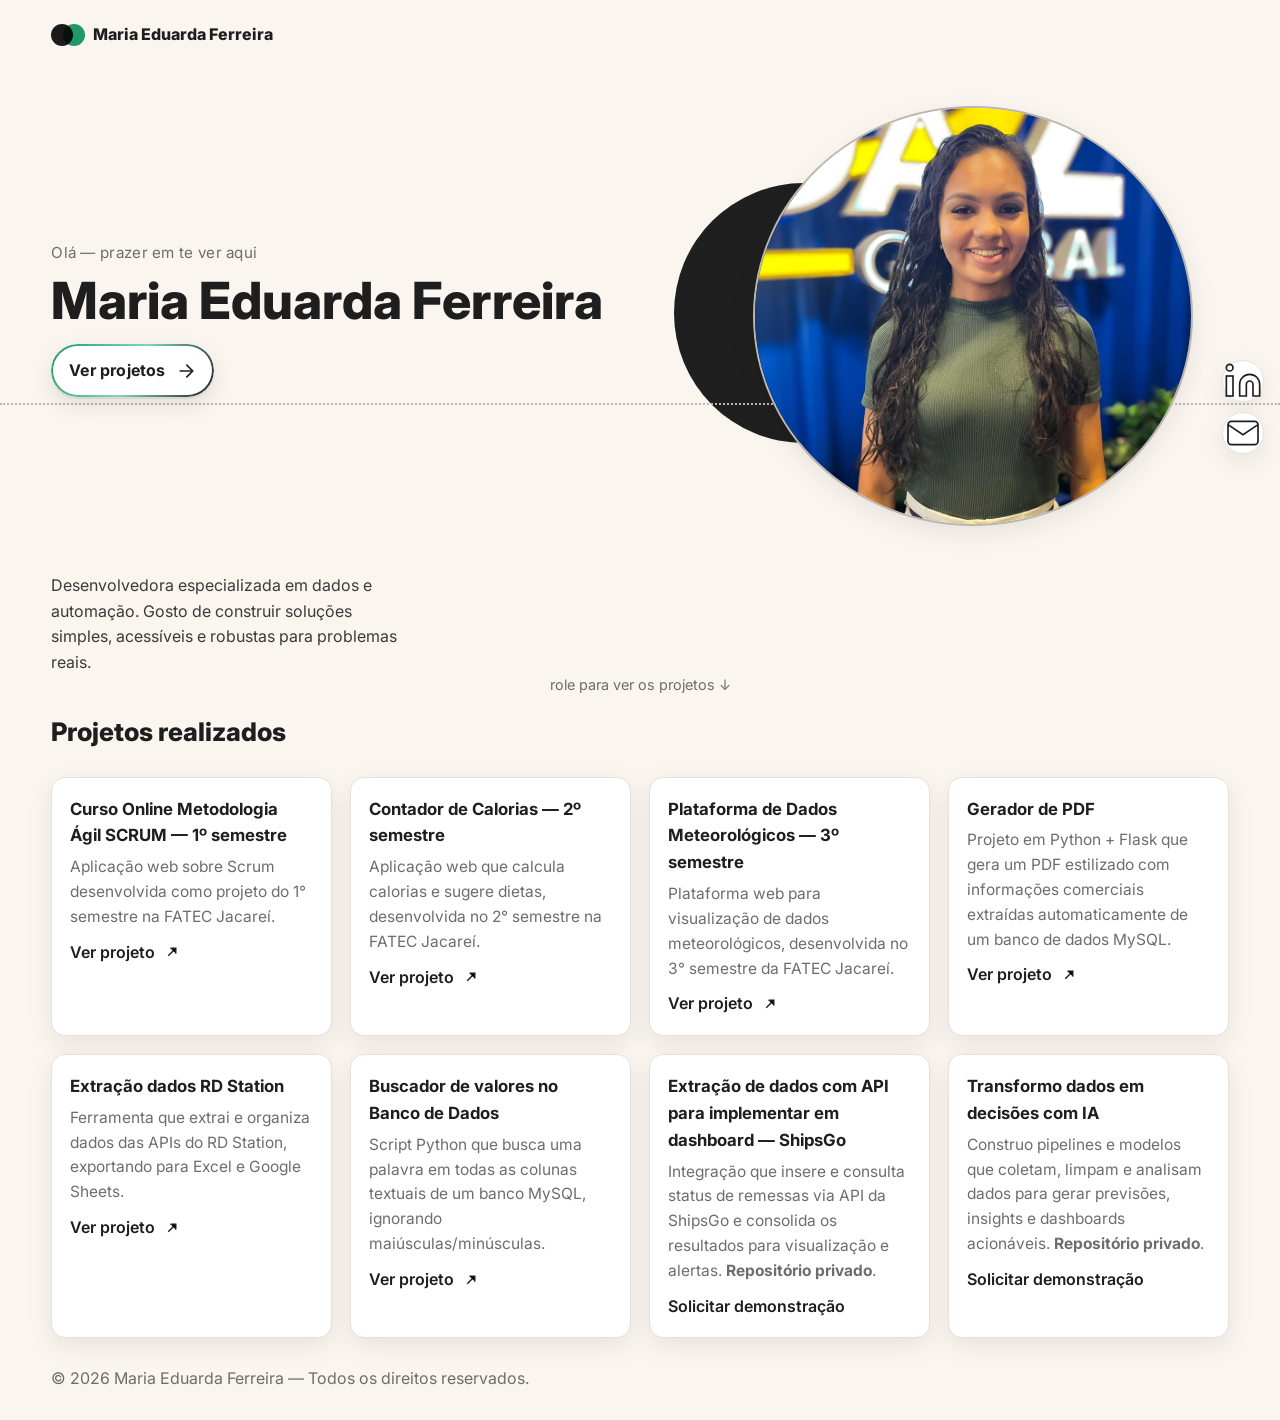
==== docs/index.html @ 0c1c1524 "Add files via upload" ====
<!doctype html>
<html lang="pt-br">
<head>
  <meta charset="utf-8" />
  <meta name="viewport" content="width=device-width, initial-scale=1" />
  <title>Maria Eduarda Ferreira — Portfólio</title>
  <meta name="description" content="Portfólio minimalista de Maria Eduarda Ferreira — Desenvolvedora focada em dados e automação." />
  <link rel="preconnect" href="https://fonts.googleapis.com">
  <link rel="preconnect" href="https://fonts.gstatic.com" crossorigin>
  <link href="https://fonts.googleapis.com/css2?family=Inter:wght@400;600;800&display=swap" rel="stylesheet">
  <style>
    :root{
      --bg:#fbf5f0; /* tom pêssego claro como no anexo */
      --ink:#1e1e1e;
      --muted:#6d6d6d;
      --card:#ffffff;
      --stroke:#e7e0da;
      --accent:#209869; /* seu verde */
      --shadow: 0 8px 26px rgba(0,0,0,.08);
    }
    @media (prefers-color-scheme: dark){
      :root{ --bg:#0f1213; --ink:#ececec; --muted:#b8b8b8; --card:#121517; --stroke:#1f2426; --shadow: 0 10px 30px rgba(0,0,0,.45);}  
    }
    *{box-sizing:border-box;margin:0;padding:0}
    html,body{height:100%}
    body{font-family:"Inter",system-ui,Segoe UI,Roboto,Arial;color:var(--ink);background:var(--bg); line-height:1.6}
    a{color:inherit;text-decoration:none}
    a:focus-visible{outline:3px solid var(--accent);border-radius:8px;outline-offset:2px}

    .container{width:92%;max-width:1200px;margin:0 auto}

    /* ======= Topbar ======= */
    .topbar{position:relative; z-index:3;}
    .topbar-inner{display:flex; align-items:center; justify-content:space-between; padding:22px 0}
    .brand{display:flex; align-items:center; gap:10px; font-weight:800}
    .logo{position:relative; width:32px; height:22px}
    .logo i{position:absolute; width:22px; height:22px; border-radius:50%}
    .logo i:nth-child(1){left:0; top:0; background:#1b1b1b}
    .logo i:nth-child(2){left:12px; top:0; background:var(--accent); mix-blend-mode:multiply}
    .nav{display:flex; gap:28px; align-items:center}
    .nav a{color:var(--ink); font-weight:600}
    .nav a:hover{opacity:.7}
    .lang{display:flex; align-items:center; gap:6px}

    /* ======= Hero ======= */
    .hero{position:relative; overflow:hidden}
    .hero::before{ /* linha pontilhada atravessando, como no anexo */
      content:""; position:absolute; left:0; right:0; top:52%; border-bottom:2px dotted #bcb6b1; z-index:1
    }
    .hero-inner{display:grid; grid-template-columns: 1.1fr .9fr; align-items:center; gap:40px; min-height:520px; padding:36px 0}
    .kicker{font-size:.95rem; color:var(--muted); letter-spacing:.02em}
    .title{font-size: clamp(2.2rem, 4vw, 3.6rem); line-height:1.02; font-weight:800; margin:8px 0 10px}
    .cta-row{display:flex; gap:16px; align-items:center; margin-top:18px}
    .btn{--glow:rgba(32,152,105,.35);position:relative;display:inline-flex;align-items:center;gap:10px;padding:14px 18px;border-radius:999px;font-weight:700;letter-spacing:.2px;color:var(--ink);background:var(--card);box-shadow:0 2px 0 rgba(0,0,0,.05),0 8px 22px rgba(0,0,0,.10);z-index:2;border:none}
.btn::before{content:"";position:absolute;inset:0;border-radius:inherit;padding:1.8px;background:linear-gradient(120deg,var(--accent),#7fd8b7,#1f1f1f);-webkit-mask:linear-gradient(#000 0 0) content-box,linear-gradient(#000 0 0);-webkit-mask-composite:xor;mask-composite:exclude;pointer-events:none}
.btn:hover{transform:translateY(-1px);box-shadow:0 10px 26px var(--glow);background:color-mix(in oklab,var(--accent) 16%, var(--card))}
.btn:active{transform:translateY(0);box-shadow:0 2px 14px var(--glow)}
.btn:focus-visible{outline:4px solid color-mix(in oklab,var(--accent) 55%, transparent);outline-offset:3px}
.btn svg{width:20px;height:20px;transition:transform .25s ease}
.btn:hover svg{transform:translateX(4px)}

    /* Foto com moldura circular e shape por trás */
    .photo-wrap{position:relative; width:min(440px, 80vw); margin-inline:auto}
    .photo-wrap::before{content:""; position:absolute; width:260px; height:260px; background:#1f1f1f; border-radius:50%; left:-18%; top:18%; z-index:0}
    .photo{position:relative; z-index:2; width:100%; aspect-ratio:1/1; object-fit:cover; border-radius:50%; border:2px solid #bcb6b1; background:#ddd; box-shadow:var(--shadow)}

    /* Bloco de descrição à direita (como no anexo) */
    .side-note{position:relative; z-index:2; max-width:360px; color:#3a3a3a}
    @media (prefers-color-scheme: dark){ .side-note{color:#d5d5d5} }

    /* Indicador de scroll */
    .scroll-cue{position:absolute; left:50%; transform:translateX(-50%); bottom:16px; font-size:.9rem; color:var(--muted)}

    /* ======= Projetos ======= */
    section#projetos{padding:70px 0}
    .section-title{font-size:1.6rem; font-weight:800; margin-bottom:24px}
    .projects{display:grid; grid-template-columns: repeat(auto-fit, minmax(280px,1fr)); gap:18px}
    .card{background:var(--card); border:1px solid var(--stroke); border-radius:14px; padding:18px; box-shadow:var(--shadow)}
    .card h3{font-size:1.05rem; margin-bottom:6px}
    .card p{color:var(--muted); font-size:.97rem}
    .card a{display:inline-flex; align-items:center; gap:8px; margin-top:10px; font-weight:600}
    .card a svg{width:18px; height:18px}

    /* ======= Ícones laterais (opcional) ======= */
    .side-icons{position:fixed; right:16px; top:40%; display:flex; flex-direction:column; gap:10px; z-index:10}
    .side-icons a{width:42px; height:42px; display:grid; place-items:center; border-radius:50%; background:var(--card); border:1px solid var(--stroke); box-shadow:var(--shadow)}

    /* ======= Responsivo ======= */
    @media (max-width: 900px){
      .hero-inner{grid-template-columns:1fr; gap:28px; min-height:unset}
      .hero::before{top:48%}
      .side-note{order:3}
    }
    /* --- Hover com cor nos cards de projeto (NÃO remover nada acima) --- */
.card {
  position: relative;
  overflow: hidden;
  transition: transform .28s ease, box-shadow .28s ease, border-color .28s ease;
}

.card::after {
  content: "";
  position: absolute;
  inset: 0;
  /* tinta verde suave; ajusta a opacidade se quiser mais/menos destaque */
  background: linear-gradient(135deg, rgba(32,152,105,.14), rgba(32,152,105,0) 70%);
  opacity: 0;
  pointer-events: none;
  transition: opacity .28s ease;
}

.card:hover {
  transform: translateY(-4px);
  box-shadow: 0 16px 36px rgba(0,0,0,.14);
  border-color: rgba(32,152,105,.35); /* borda com tom do accent */
}

.card:hover::after { opacity: 1; }

.card h3 { transition: color .28s ease; }
.card:hover h3 { color: var(--accent); }

/* (opcional) efeito glass sutil no hover:
.card::after { backdrop-filter: blur(3px); }
*/

  </style>
</head>
<body>

  <!-- Topbar -->
  <header class="topbar">
    <div class="container topbar-inner">
      <div class="brand" aria-label="Maria Eduarda Ferreira">
        <span class="logo" aria-hidden="true"><i></i><i></i></span>
        <span>Maria&nbsp;Eduarda&nbsp;Ferreira</span>
  </header>

  <!-- Ícones laterais (ex.: LinkedIn e e-mail) -->
  <aside class="side-icons" aria-label="Contatos">
    <a href="https://www.linkedin.com/in/mariafs15" target="_blank" rel="noopener noreferrer" title="LinkedIn — mariafs15" aria-label="Abrir LinkedIn de Maria Eduarda Ferreira">
      <!-- ícone linkedin -->
      <svg viewBox="0 0 24 24" fill="none" stroke="currentColor" xmlns="http://www.w3.org/2000/svg"><path d="M16 8a6 6 0 016 6v7h-4v-7a2 2 0 00-2-2c-1.1 0-2 .9-2 2v7h-4v-7a6 6 0 016-6z"/><rect x="2" y="9" width="4" height="12"/><circle cx="4" cy="4" r="2"/></svg>
    </a>
    <a href="mailto:mferreira1502s@gmail.com" title="E-mail">
      <!-- ícone e-mail -->
      <svg viewBox="0 0 24 24" fill="none" stroke="currentColor" xmlns="http://www.w3.org/2000/svg"><rect x="3" y="5" width="18" height="14" rx="2"/><path d="M3 7l9 6 9-6"/></svg>
    </a>
  </aside>

  <!-- Hero -->
  <section class="hero" aria-label="Apresentação">
    <div class="container hero-inner">
      <div>
        <p class="kicker">Olá — prazer em te ver aqui</p>
        <h1 class="title">Maria Eduarda Ferreira</h1>
        <div class="cta-row">
          <a class="btn" href="#projetos" aria-label="Ir para a seção de projetos"><span>Ver projetos</span><svg viewBox="0 0 24 24" xmlns="http://www.w3.org/2000/svg" aria-hidden="true"><path d="M5 12h14" stroke="currentColor" stroke-width="2" stroke-linecap="round"/><path d="M13 5l7 7-7 7" stroke="currentColor" stroke-width="2" stroke-linecap="round" fill="none"/></svg></a>
        </div>
      </div>

      <div class="photo-wrap" aria-hidden="false">
        <img src="imagens/foto.jpeg" alt="Foto de Maria Eduarda Ferreira" class="photo" width="420" height="420" loading="eager" />
      </div>

      <p class="side-note">Desenvolvedora especializada em dados e automação. Gosto de construir soluções simples, acessíveis e robustas para problemas reais.</p>
    </div>
    <div class="scroll-cue">role para ver os projetos ↓</div>
  </section>

  <!-- Projetos -->
  <main id="projetos" class="container" role="main">
    <h2 class="section-title">Projetos realizados</h2>
    <div class="projects">
      <article class="card">
        <h3>Curso Online Metodologia Ágil SCRUM — 1º semestre</h3>
        <p>Aplicação web sobre Scrum desenvolvida como projeto do 1° semestre na FATEC Jacareí.</p>
        <a href="https://github.com/TechWizards-Tech/DSM-1" target="_blank" rel="noopener noreferrer">Ver projeto
          <svg viewBox="0 0 24 24" xmlns="http://www.w3.org/2000/svg"><path d="M7 17L17 7" stroke="currentColor" stroke-width="2"/><path d="M10 7h7v7" stroke="currentColor" stroke-width="2"/></svg>
        </a>
      </article>
      <article class="card">
        <h3>Contador de Calorias — 2º semestre</h3>
        <p>Aplicação web que calcula calorias e sugere dietas, desenvolvida no 2° semestre na FATEC Jacareí.</p>
        <a href="https://github.com/TechWizards-Tech/DSM-2" target="_blank" rel="noopener noreferrer">Ver projeto
          <svg viewBox="0 0 24 24" xmlns="http://www.w3.org/2000/svg"><path d="M7 17L17 7" stroke="currentColor" stroke-width="2"/><path d="M10 7h7v7" stroke="currentColor" stroke-width="2"/></svg>
        </a>
      </article>
      <article class="card">
        <h3>Plataforma de Dados Meteorológicos — 3º semestre</h3>
        <p>Plataforma web para visualização de dados meteorológicos, desenvolvida no 3° semestre da FATEC Jacareí.</p>
        <a href="https://github.com/TechWizards-Tech/HALF-WIZARDS---DSM-3.git" target="_blank" rel="noopener noreferrer">Ver projeto
          <svg viewBox="0 0 24 24" xmlns="http://www.w3.org/2000/svg"><path d="M7 17L17 7" stroke="currentColor" stroke-width="2"/><path d="M10 7h7v7" stroke="currentColor" stroke-width="2"/></svg>
        </a>
      </article>
      <article class="card">
        <h3>Gerador de PDF</h3>
        <p>Projeto em Python + Flask que gera um PDF estilizado com informações comerciais extraídas automaticamente de um banco de dados MySQL.</p>
        <a href="https://github.com/ferreira-me/GERADOR_PDF.git" target="_blank" rel="noopener noreferrer">Ver projeto
          <svg viewBox="0 0 24 24" xmlns="http://www.w3.org/2000/svg"><path d="M7 17L17 7" stroke="currentColor" stroke-width="2"/><path d="M10 7h7v7" stroke="currentColor" stroke-width="2"/></svg>
        </a>
      </article>
      <article class="card">
        <h3>Extração dados RD Station</h3>
        <p>Ferramenta que extrai e organiza dados das APIs do RD Station, exportando para Excel e Google Sheets.</p>
        <a href="https://github.com/ferreira-me/RDSTATION_DATA_EXTRACTOR.git" target="_blank" rel="noopener noreferrer">Ver projeto
          <svg viewBox="0 0 24 24" xmlns="http://www.w3.org/2000/svg"><path d="M7 17L17 7" stroke="currentColor" stroke-width="2"/><path d="M10 7h7v7" stroke="currentColor" stroke-width="2"/></svg>
        </a>
      </article>
      <article class="card">
        <h3>Buscador de valores no Banco de Dados</h3>
        <p>Script Python que busca uma palavra em todas as colunas textuais de um banco MySQL, ignorando maiúsculas/minúsculas.</p>
        <a href="https://github.com/ferreira-me/BUSCADOR_PALAVRA_BANCO_DE_DADOS.git" target="_blank" rel="noopener noreferrer">Ver projeto
          <svg viewBox="0 0 24 24" xmlns="http://www.w3.org/2000/svg"><path d="M7 17L17 7" stroke="currentColor" stroke-width="2"/><path d="M10 7h7v7" stroke="currentColor" stroke-width="2"/></svg>
        </a>
      </article>
      <article class="card">
        <h3>Extração de dados com API para implementar em dashboard — ShipsGo </h3>
        <p>Integração que insere e consulta status de remessas via API da ShipsGo e consolida os resultados para visualização e alertas. <strong>Repositório privado</strong>.</p>
        <a href="mailto:mferreira1502s@gmail.com?subject=Solicitar%20demonstra%C3%A7%C3%A3o%20ShipsGo&body=Ol%C3%A1%20Maria%2C%0D%0AQuero%20ver%20uma%20demonstra%C3%A7%C3%A3o%20do%20projeto%20de%20integra%C3%A7%C3%A3o%20com%20a%20API%20da%20ShipsGo.%0D%0AObrigada(o)!" aria-label="Solicitar demonstração do projeto ShipsGo">Solicitar demonstração</a>
      </article>
      <article class="card">
        <h3>Transformo dados em decisões com IA</h3>
        <p>Construo pipelines e modelos que coletam, limpam e analisam dados para gerar previsões, insights e dashboards acionáveis. <strong>Repositório privado</strong>.</p>
        <a href="mailto:mferreira1502s@gmail.com?subject=Solicitar%20demonstra%C3%A7%C3%A3o%20ShipsGo&body=Ol%C3%A1%20Maria%2C%0D%0AQuero%20ver%20uma%20demonstra%C3%A7%C3%A3o%20do%20projeto%20de%20integra%C3%A7%C3%A3o%20com%20a%20API%20da%20ShipsGo.%0D%0AObrigada(o)!" aria-label="Solicitar demonstração do projeto ShipsGo">Solicitar demonstração</a>
      </article>
    </div>
  </main>

  <footer class="container" style="padding:28px 0; color:var(--muted);">
    © <script>document.write(new Date().getFullYear())</script> Maria Eduarda Ferreira — Todos os direitos reservados.
  </footer>
</body>
</html>
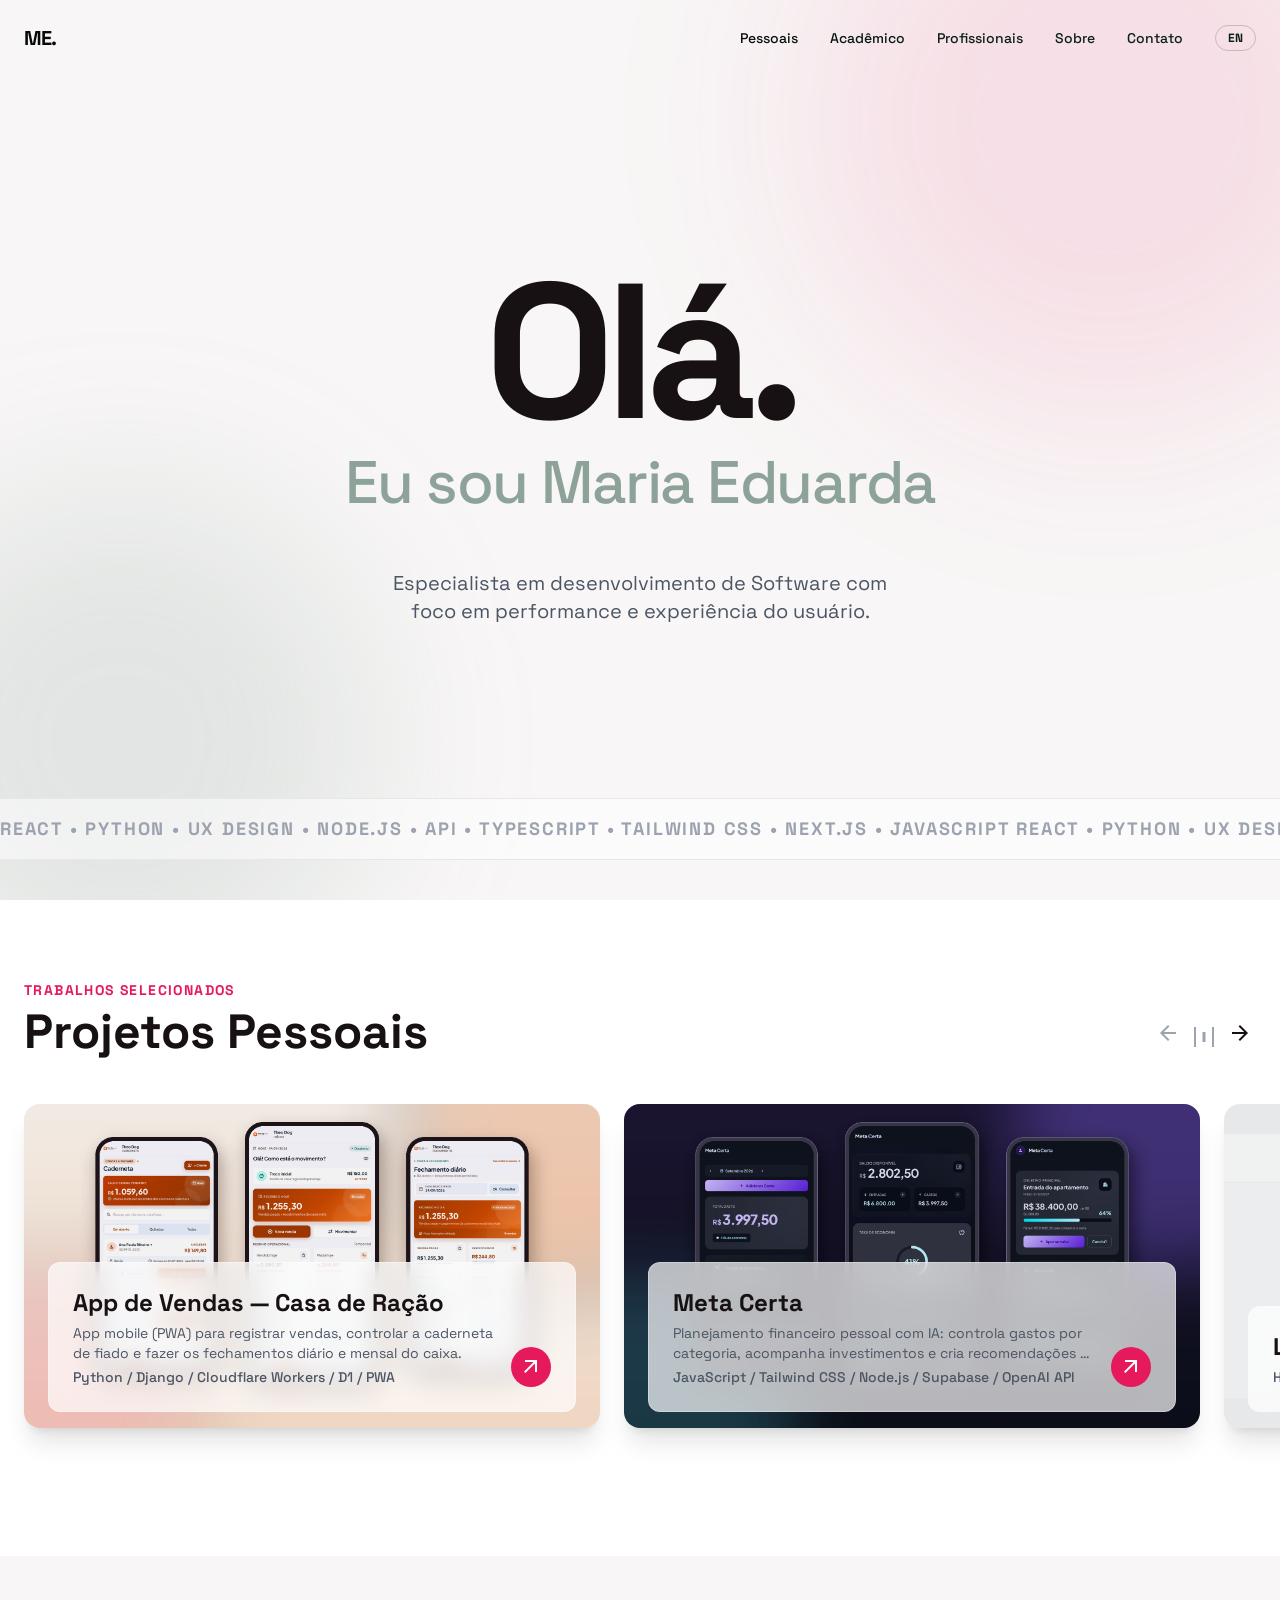
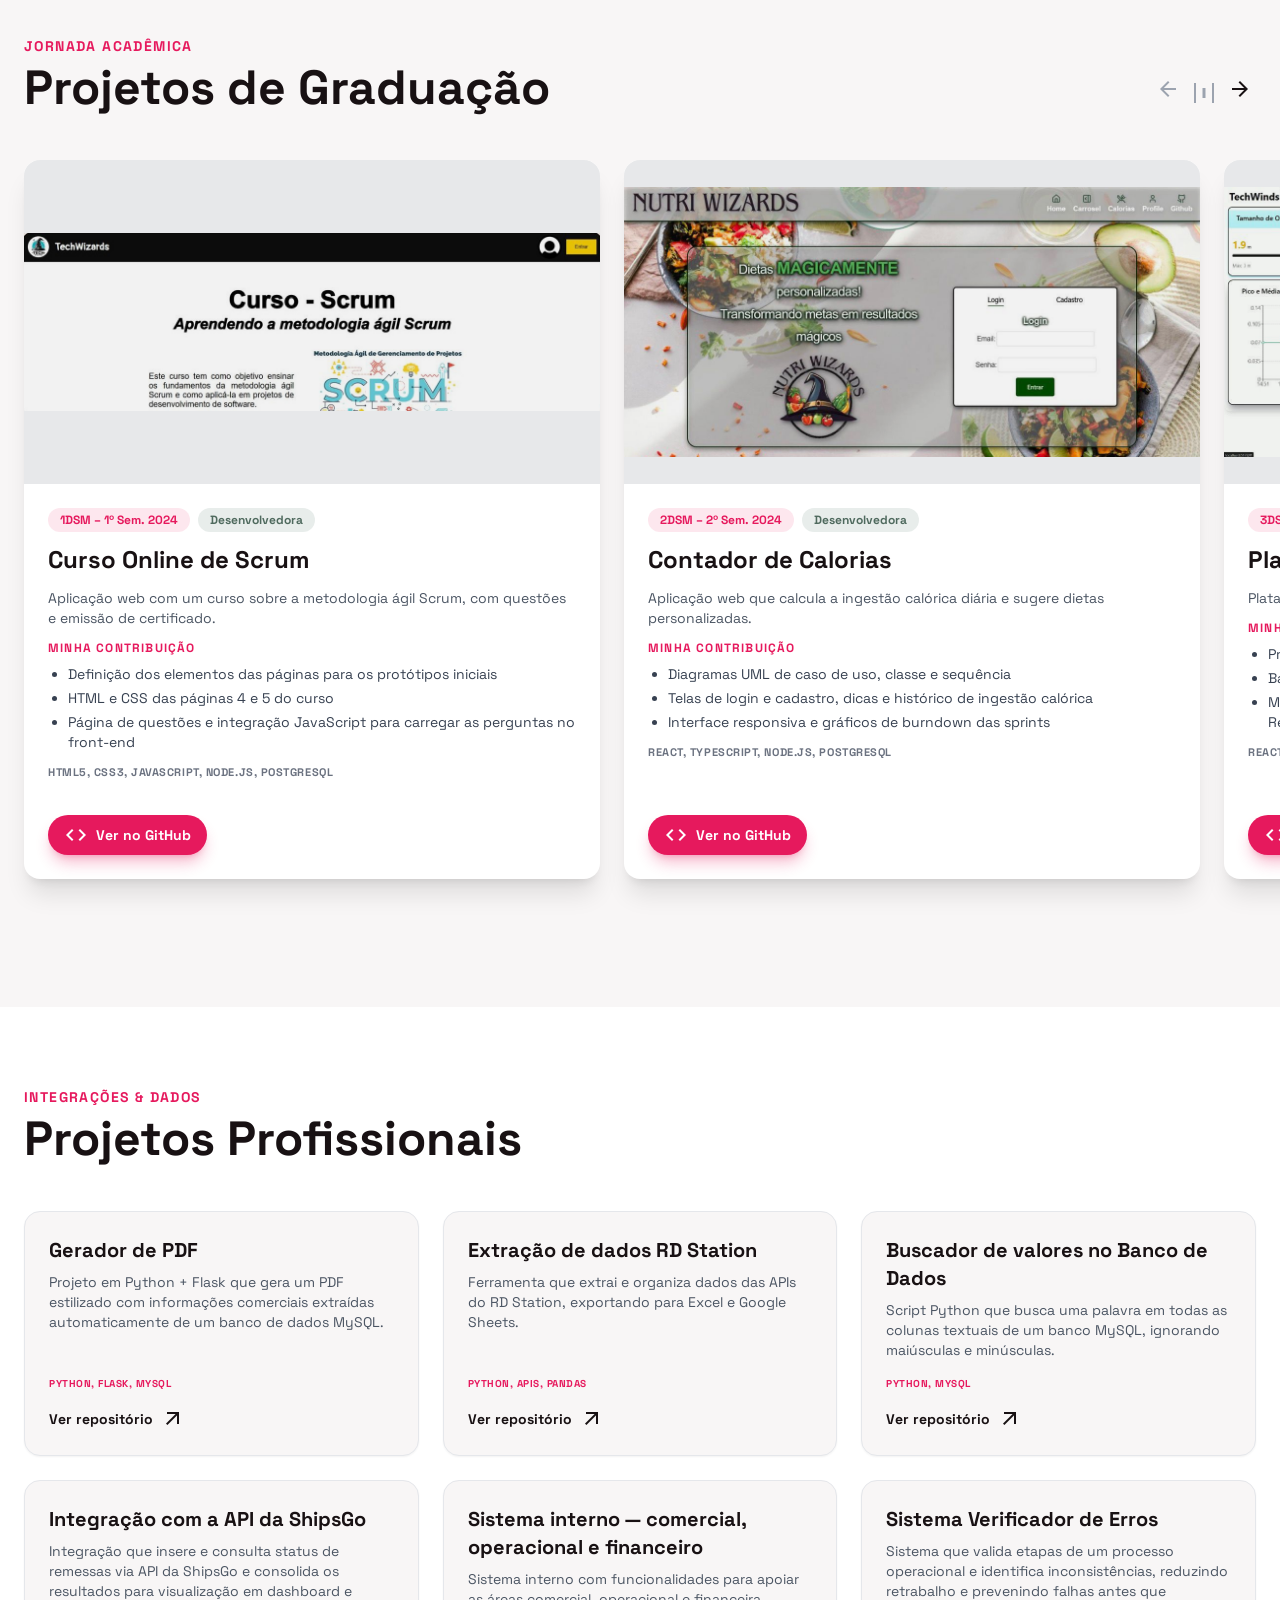
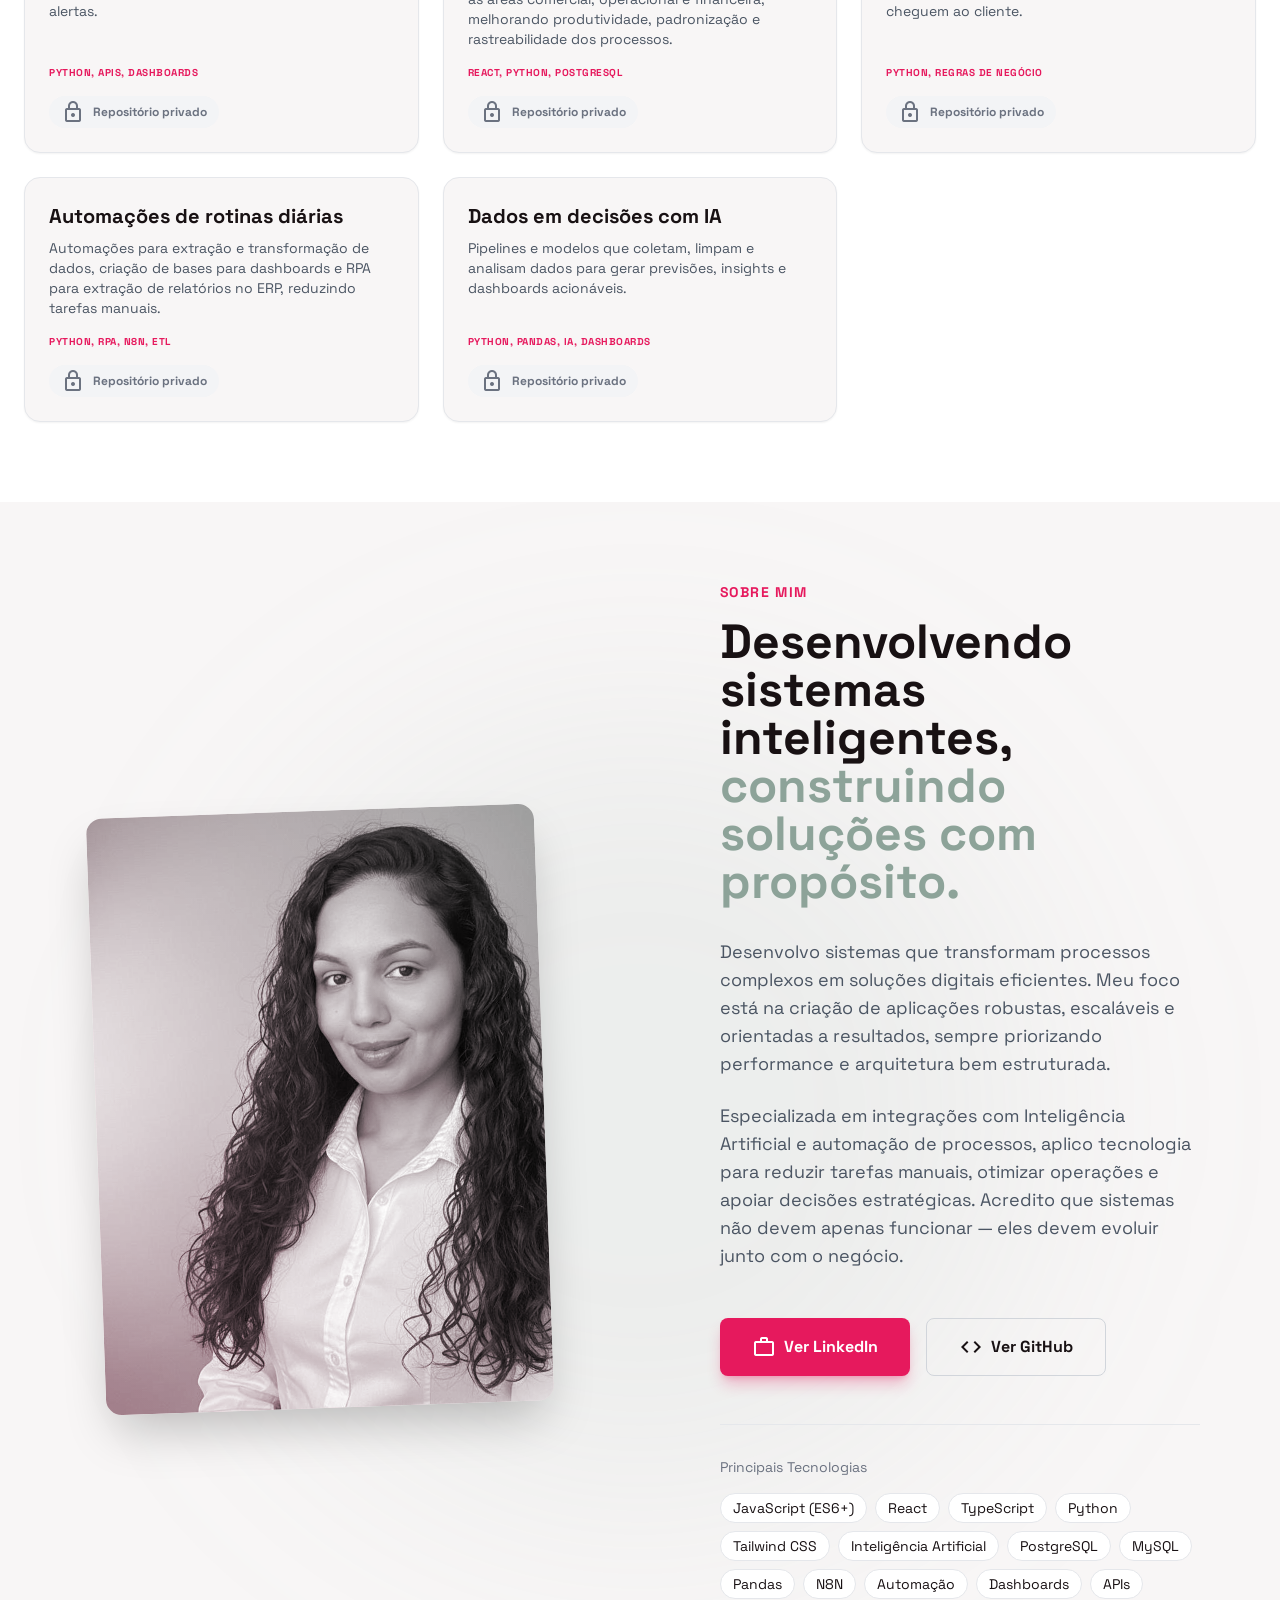
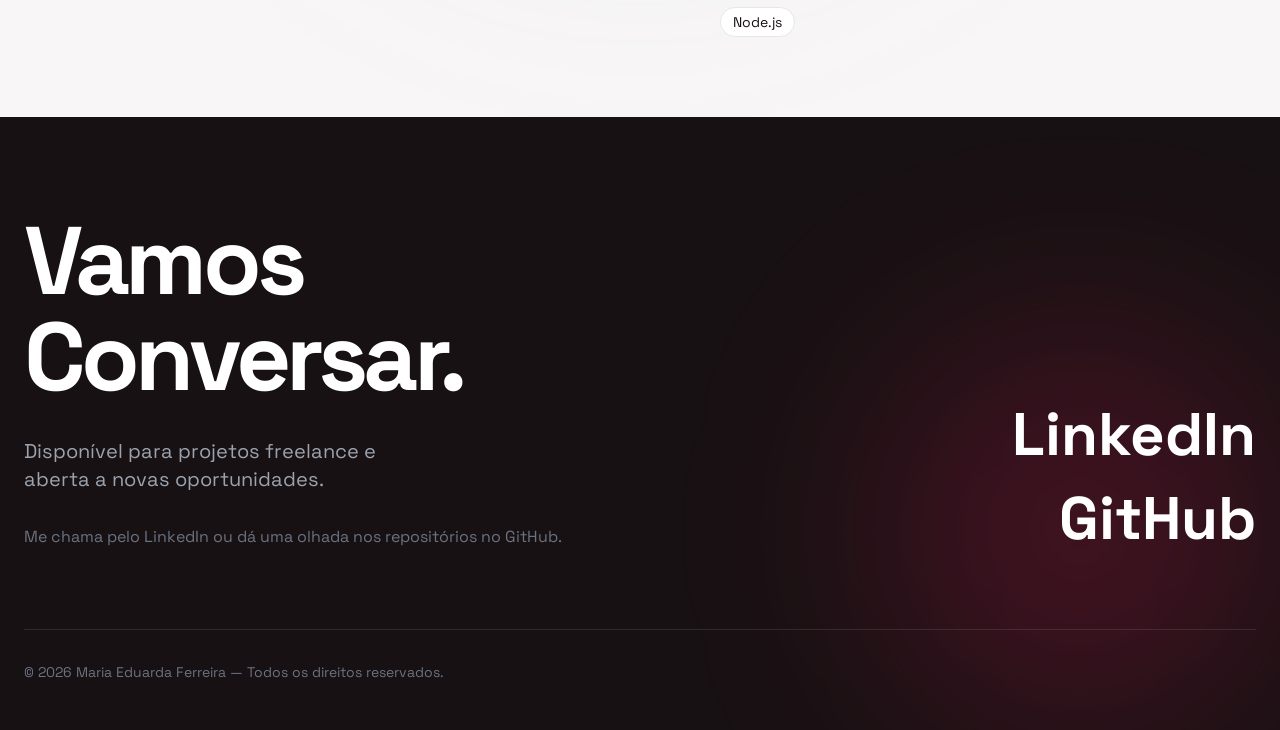
==== commit d7872fdd: "Atualiza portfólio em /docs com novo layout e projetos - Novo visual (seções Pessoais, Acadêmico, Pr" ====
--- a/docs/index.html
+++ b/docs/index.html
@@ -1,235 +1,1049 @@
-<!doctype html>
+<!DOCTYPE html>
+
 <html lang="pt-br">
+
 <head>
-  <meta charset="utf-8" />
-  <meta name="viewport" content="width=device-width, initial-scale=1" />
-  <title>Maria Eduarda Ferreira — Portfólio</title>
-  <meta name="description" content="Portfólio minimalista de Maria Eduarda Ferreira — Desenvolvedora focada em dados e automação." />
-  <link rel="preconnect" href="https://fonts.googleapis.com">
-  <link rel="preconnect" href="https://fonts.gstatic.com" crossorigin>
-  <link href="https://fonts.googleapis.com/css2?family=Inter:wght@400;600;800&display=swap" rel="stylesheet">
-  <style>
-    :root{
-      --bg:#fbf5f0; /* tom pêssego claro como no anexo */
-      --ink:#1e1e1e;
-      --muted:#6d6d6d;
-      --card:#ffffff;
-      --stroke:#e7e0da;
-      --accent:#209869; /* seu verde */
-      --shadow: 0 8px 26px rgba(0,0,0,.08);
-    }
-    @media (prefers-color-scheme: dark){
-      :root{ --bg:#0f1213; --ink:#ececec; --muted:#b8b8b8; --card:#121517; --stroke:#1f2426; --shadow: 0 10px 30px rgba(0,0,0,.45);}  
-    }
-    *{box-sizing:border-box;margin:0;padding:0}
-    html,body{height:100%}
-    body{font-family:"Inter",system-ui,Segoe UI,Roboto,Arial;color:var(--ink);background:var(--bg); line-height:1.6}
-    a{color:inherit;text-decoration:none}
-    a:focus-visible{outline:3px solid var(--accent);border-radius:8px;outline-offset:2px}
-
-    .container{width:92%;max-width:1200px;margin:0 auto}
-
-    /* ======= Topbar ======= */
-    .topbar{position:relative; z-index:3;}
-    .topbar-inner{display:flex; align-items:center; justify-content:space-between; padding:22px 0}
-    .brand{display:flex; align-items:center; gap:10px; font-weight:800}
-    .logo{position:relative; width:32px; height:22px}
-    .logo i{position:absolute; width:22px; height:22px; border-radius:50%}
-    .logo i:nth-child(1){left:0; top:0; background:#1b1b1b}
-    .logo i:nth-child(2){left:12px; top:0; background:var(--accent); mix-blend-mode:multiply}
-    .nav{display:flex; gap:28px; align-items:center}
-    .nav a{color:var(--ink); font-weight:600}
-    .nav a:hover{opacity:.7}
-    .lang{display:flex; align-items:center; gap:6px}
-
-    /* ======= Hero ======= */
-    .hero{position:relative; overflow:hidden}
-    .hero::before{ /* linha pontilhada atravessando, como no anexo */
-      content:""; position:absolute; left:0; right:0; top:52%; border-bottom:2px dotted #bcb6b1; z-index:1
-    }
-    .hero-inner{display:grid; grid-template-columns: 1.1fr .9fr; align-items:center; gap:40px; min-height:520px; padding:36px 0}
-    .kicker{font-size:.95rem; color:var(--muted); letter-spacing:.02em}
-    .title{font-size: clamp(2.2rem, 4vw, 3.6rem); line-height:1.02; font-weight:800; margin:8px 0 10px}
-    .cta-row{display:flex; gap:16px; align-items:center; margin-top:18px}
-    .btn{--glow:rgba(32,152,105,.35);position:relative;display:inline-flex;align-items:center;gap:10px;padding:14px 18px;border-radius:999px;font-weight:700;letter-spacing:.2px;color:var(--ink);background:var(--card);box-shadow:0 2px 0 rgba(0,0,0,.05),0 8px 22px rgba(0,0,0,.10);z-index:2;border:none}
-.btn::before{content:"";position:absolute;inset:0;border-radius:inherit;padding:1.8px;background:linear-gradient(120deg,var(--accent),#7fd8b7,#1f1f1f);-webkit-mask:linear-gradient(#000 0 0) content-box,linear-gradient(#000 0 0);-webkit-mask-composite:xor;mask-composite:exclude;pointer-events:none}
-.btn:hover{transform:translateY(-1px);box-shadow:0 10px 26px var(--glow);background:color-mix(in oklab,var(--accent) 16%, var(--card))}
-.btn:active{transform:translateY(0);box-shadow:0 2px 14px var(--glow)}
-.btn:focus-visible{outline:4px solid color-mix(in oklab,var(--accent) 55%, transparent);outline-offset:3px}
-.btn svg{width:20px;height:20px;transition:transform .25s ease}
-.btn:hover svg{transform:translateX(4px)}
-
-    /* Foto com moldura circular e shape por trás */
-    .photo-wrap{position:relative; width:min(440px, 80vw); margin-inline:auto}
-    .photo-wrap::before{content:""; position:absolute; width:260px; height:260px; background:#1f1f1f; border-radius:50%; left:-18%; top:18%; z-index:0}
-    .photo{position:relative; z-index:2; width:100%; aspect-ratio:1/1; object-fit:cover; border-radius:50%; border:2px solid #bcb6b1; background:#ddd; box-shadow:var(--shadow)}
-
-    /* Bloco de descrição à direita (como no anexo) */
-    .side-note{position:relative; z-index:2; max-width:360px; color:#3a3a3a}
-    @media (prefers-color-scheme: dark){ .side-note{color:#d5d5d5} }
-
-    /* Indicador de scroll */
-    .scroll-cue{position:absolute; left:50%; transform:translateX(-50%); bottom:16px; font-size:.9rem; color:var(--muted)}
-
-    /* ======= Projetos ======= */
-    section#projetos{padding:70px 0}
-    .section-title{font-size:1.6rem; font-weight:800; margin-bottom:24px}
-    .projects{display:grid; grid-template-columns: repeat(auto-fit, minmax(280px,1fr)); gap:18px}
-    .card{background:var(--card); border:1px solid var(--stroke); border-radius:14px; padding:18px; box-shadow:var(--shadow)}
-    .card h3{font-size:1.05rem; margin-bottom:6px}
-    .card p{color:var(--muted); font-size:.97rem}
-    .card a{display:inline-flex; align-items:center; gap:8px; margin-top:10px; font-weight:600}
-    .card a svg{width:18px; height:18px}
-
-    /* ======= Ícones laterais (opcional) ======= */
-    .side-icons{position:fixed; right:16px; top:40%; display:flex; flex-direction:column; gap:10px; z-index:10}
-    .side-icons a{width:42px; height:42px; display:grid; place-items:center; border-radius:50%; background:var(--card); border:1px solid var(--stroke); box-shadow:var(--shadow)}
-
-    /* ======= Responsivo ======= */
-    @media (max-width: 900px){
-      .hero-inner{grid-template-columns:1fr; gap:28px; min-height:unset}
-      .hero::before{top:48%}
-      .side-note{order:3}
-    }
-    /* --- Hover com cor nos cards de projeto (NÃO remover nada acima) --- */
-.card {
-  position: relative;
-  overflow: hidden;
-  transition: transform .28s ease, box-shadow .28s ease, border-color .28s ease;
-}
-
-.card::after {
-  content: "";
-  position: absolute;
-  inset: 0;
-  /* tinta verde suave; ajusta a opacidade se quiser mais/menos destaque */
-  background: linear-gradient(135deg, rgba(32,152,105,.14), rgba(32,152,105,0) 70%);
-  opacity: 0;
-  pointer-events: none;
-  transition: opacity .28s ease;
-}
-
-.card:hover {
-  transform: translateY(-4px);
-  box-shadow: 0 16px 36px rgba(0,0,0,.14);
-  border-color: rgba(32,152,105,.35); /* borda com tom do accent */
-}
-
-.card:hover::after { opacity: 1; }
-
-.card h3 { transition: color .28s ease; }
-.card:hover h3 { color: var(--accent); }
-
-/* (opcional) efeito glass sutil no hover:
-.card::after { backdrop-filter: blur(3px); }
-*/
-
-  </style>
+    <meta charset="utf-8" />
+    <meta content="width=device-width, initial-scale=1.0" name="viewport" />
+    <title>Maria Eduarda - Portfólio</title>
+    <meta name="description"
+        content="Portfólio de Maria Eduarda Ferreira — desenvolvimento de sistemas, integrações com IA e automação de processos." />
+    <link rel="stylesheet" href="css/style.css" />
+    <link rel="preload" as="image" href="imagens/perfil.jpeg">
+    <link rel="preload" as="image" href="imagens/crm.png">
+    <link rel="preload" as="image" href="imagens/speakmind.jpeg">
 </head>
-<body>
-
-  <!-- Topbar -->
-  <header class="topbar">
-    <div class="container topbar-inner">
-      <div class="brand" aria-label="Maria Eduarda Ferreira">
-        <span class="logo" aria-hidden="true"><i></i><i></i></span>
-        <span>Maria&nbsp;Eduarda&nbsp;Ferreira</span>
-  </header>
-
-  <!-- Ícones laterais (ex.: LinkedIn e e-mail) -->
-  <aside class="side-icons" aria-label="Contatos">
-    <a href="https://www.linkedin.com/in/mariafs15" target="_blank" rel="noopener noreferrer" title="LinkedIn — mariafs15" aria-label="Abrir LinkedIn de Maria Eduarda Ferreira">
-      <!-- ícone linkedin -->
-      <svg viewBox="0 0 24 24" fill="none" stroke="currentColor" xmlns="http://www.w3.org/2000/svg"><path d="M16 8a6 6 0 016 6v7h-4v-7a2 2 0 00-2-2c-1.1 0-2 .9-2 2v7h-4v-7a6 6 0 016-6z"/><rect x="2" y="9" width="4" height="12"/><circle cx="4" cy="4" r="2"/></svg>
-    </a>
-    <a href="mailto:mferreira1502s@gmail.com" title="E-mail">
-      <!-- ícone e-mail -->
-      <svg viewBox="0 0 24 24" fill="none" stroke="currentColor" xmlns="http://www.w3.org/2000/svg"><rect x="3" y="5" width="18" height="14" rx="2"/><path d="M3 7l9 6 9-6"/></svg>
-    </a>
-  </aside>
-
-  <!-- Hero -->
-  <section class="hero" aria-label="Apresentação">
-    <div class="container hero-inner">
-      <div>
-        <p class="kicker">Olá — prazer em te ver aqui</p>
-        <h1 class="title">Maria Eduarda Ferreira</h1>
-        <div class="cta-row">
-          <a class="btn" href="#projetos" aria-label="Ir para a seção de projetos"><span>Ver projetos</span><svg viewBox="0 0 24 24" xmlns="http://www.w3.org/2000/svg" aria-hidden="true"><path d="M5 12h14" stroke="currentColor" stroke-width="2" stroke-linecap="round"/><path d="M13 5l7 7-7 7" stroke="currentColor" stroke-width="2" stroke-linecap="round" fill="none"/></svg></a>
-        </div>
-      </div>
-
-      <div class="photo-wrap" aria-hidden="false">
-        <img src="imagens/foto.jpeg" alt="Foto de Maria Eduarda Ferreira" class="photo" width="420" height="420" loading="eager" />
-      </div>
-
-      <p class="side-note">Desenvolvedora especializada em dados e automação. Gosto de construir soluções simples, acessíveis e robustas para problemas reais.</p>
+
+<body
+    class="bg-background-light dark:bg-background-dark text-[#181113] dark:text-white font-display overflow-x-hidden selection:bg-primary selection:text-white">
+    <!-- Navigation -->
+    <nav
+        class="fixed top-0 left-0 w-full z-50 px-6 py-6 flex justify-between items-center mix-blend-difference text-white">
+        <a class="text-xl font-bold tracking-tighter relative z-50" href="#">ME.</a>
+        <div class="hidden md:flex gap-8 text-sm font-medium items-center">
+            <a class="hover:text-primary transition-colors" href="#work" data-i18n="nav_work">Pessoais</a>
+            <a class="hover:text-primary transition-colors" href="#academic" data-i18n="nav_academic">Acadêmico</a>
+            <a class="hover:text-primary transition-colors" href="#labs" data-i18n="nav_labs">Profissionais</a>
+            <a class="hover:text-primary transition-colors" href="#about" data-i18n="nav_about">Sobre</a>
+            <a class="hover:text-primary transition-colors" href="#contact" data-i18n="nav_contact">Contato</a>
+            <button onclick="toggleLanguage()" id="lang-toggle" aria-label="Toggle Language"
+                class="font-bold border border-white/20 px-3 py-1 rounded-full text-xs hover:bg-white hover:text-black transition-all">
+                EN
+            </button>
+        </div>
+        <!-- Mobile Language Toggle -->
+        <button onclick="toggleLanguage()" id="lang-toggle-mobile" aria-label="Toggle Language"
+            class="md:hidden font-bold border border-white/20 px-3 py-1 rounded-full text-xs hover:bg-white hover:text-black transition-all relative z-50">
+            EN
+        </button>
+    </nav>
+
+    <!-- Hero Section -->
+    <header class="relative h-screen w-full flex flex-col items-center justify-center overflow-hidden">
+        <!-- Abstract Background Shapes -->
+        <div
+            class="absolute top-[-20%] right-[-10%] w-[600px] h-[600px] bg-primary/10 rounded-full blur-[100px] animate-pulse">
+        </div>
+        <div class="absolute bottom-[-10%] left-[-10%] w-[500px] h-[500px] bg-sage/20 rounded-full blur-[80px]"></div>
+        <div class="z-10 text-center px-4 flex flex-col items-center gap-6">
+            <div class="overflow-hidden">
+                <h1 class="text-[15vw] leading-[0.8] font-bold tracking-tighter text-[#181113] dark:text-white animate-fade-in-up"
+                    style="animation-delay: 0.2s;" data-i18n="hero_greeting">
+                    Olá.
+                </h1>
+            </div>
+            <div class="overflow-hidden">
+                <h2 class="text-4xl md:text-6xl font-medium tracking-tight text-sage dark:text-sage-light animate-fade-in-up"
+                    style="animation-delay: 0.5s;" data-i18n="hero_intro">
+                    Eu sou Maria Eduarda
+                </h2>
+            </div>
+            <p class="mt-8 text-lg md:text-xl max-w-lg text-center text-gray-600 dark:text-gray-300 animate-fade-in-up"
+                style="animation-delay: 0.8s;" data-i18n="hero_role">
+                Especialista em desenvolvimento de Software com foco em performance e experiência do usuário.
+            </p>
+        </div>
+        <!-- Marquee -->
+        <div
+            class="absolute bottom-10 w-full overflow-hidden whitespace-nowrap border-y border-gray-200 dark:border-gray-800 py-4 bg-white/50 dark:bg-black/20 backdrop-blur-sm">
+            <div class="inline-flex gap-12 animate-marquee">
+                <span class="text-lg font-bold text-gray-400 uppercase tracking-widest">React • Python • UX Design •
+                    Node.js • API • TypeScript • Tailwind CSS • Next.js • JavaScript React • Python • UX Design •
+                    Node.js • API • TypeScript • Tailwind CSS • Next.js • JavaScript</span>
+                <span class="text-lg font-bold text-gray-400 uppercase tracking-widest">React • Python • UX Design •
+                    Node.js • API • TypeScript • Tailwind CSS • Next.js • JavaScript React • Python • UX Design •
+                    Node.js • API • TypeScript • Tailwind CSS • Next.js • JavaScript</span>
+            </div>
+        </div>
+    </header>
+
+    <!-- Horizontal Scroll Projects Section -->
+    <section class="py-20 bg-white dark:bg-[#1a0d11]" id="work">
+        <div class="container mx-auto px-6 mb-12 flex items-end justify-between">
+            <div>
+                <h2 class="text-sm font-bold text-primary tracking-widest uppercase mb-2"
+                    data-i18n="section_selected_works">Trabalhos Selecionados</h2>
+                <h3 class="text-4xl md:text-5xl font-bold text-[#181113] dark:text-white"
+                    data-i18n="section_recent_projects">Projetos Pessoais</h3>
+            </div>
+            <div class="hidden md:flex gap-2 items-center">
+                <button onclick="scrollProjects(-1)"
+                    class="p-1 hover:bg-gray-100 dark:hover:bg-white/10 rounded-full transition-colors"
+                    aria-label="Projetos anteriores">
+                    <span class="material-symbols-outlined text-gray-400">arrow_back</span>
+                </button>
+                <span class="material-symbols-outlined text-gray-400">horizontal_distribute</span>
+                <button onclick="scrollProjects(1)"
+                    class="p-1 hover:bg-gray-100 dark:hover:bg-white/10 rounded-full transition-colors"
+                    aria-label="Próximos projetos">
+                    <span class="material-symbols-outlined text-[#181113] dark:text-white animate-bounce"
+                        style="animation-direction: alternate-reverse;">arrow_forward</span>
+                </button>
+            </div>
+        </div>
+
+        <!-- Scroll Container -->
+        <div id="works-container"
+            class="flex overflow-x-auto no-scrollbar gap-6 px-6 pb-12 snap-x snap-mandatory scroll-smooth">
+
+            <!-- App Theo Dog Rações — controle de vendas -->
+            <div onclick="openLightbox('imagens/theo-dog-app.png', 'App de Controle de Vendas — Theo Dog Rações')"
+                class="relative min-w-[85vw] md:min-w-[60vw] lg:min-w-[45vw] aspect-[4/3] md:aspect-[16/9] rounded-2xl overflow-hidden snap-center group shadow-xl cursor-pointer">
+                <div class="absolute inset-0 bg-gray-100 dark:bg-zinc-900">
+                    <img alt="Telas de Caderneta, Início e Fechamento diário do app de vendas"
+                        class="w-full h-full object-contain transition-transform duration-700"
+                        src="imagens/theo-dog-app.png" loading="lazy" width="1920" height="1080" />
+                    <div class="absolute inset-0 bg-black/5 group-hover:bg-transparent transition-colors"></div>
+                </div>
+                <div
+                    class="absolute bottom-6 left-6 right-6 glass-panel p-6 rounded-xl flex justify-between items-end gap-4 transform transition-all duration-500 translate-y-2 group-hover:translate-y-0">
+                    <div>
+                        <h4 class="text-2xl font-bold text-[#181113] dark:text-white mb-1" data-i18n="theodog_title">
+                            App de Vendas — Casa de Ração</h4>
+                        <p class="text-sm text-gray-600 dark:text-gray-300 mb-1 line-clamp-2" data-i18n="theodog_desc">
+                            App mobile (PWA) para registrar vendas, controlar a caderneta de fiado e fazer os fechamentos diário e mensal do caixa.</p>
+                        <p class="text-sm font-medium text-gray-600 dark:text-gray-300">Python / Django / Cloudflare
+                            Workers / D1 / PWA</p>
+                    </div>
+                    <span
+                        class="size-10 shrink-0 rounded-full bg-primary text-white flex items-center justify-center group-hover:bg-black transition-colors">
+                        <span class="material-symbols-outlined text-xl">arrow_outward</span>
+                    </span>
+                </div>
+            </div>
+
+            <!-- Meta Certa — planejamento financeiro com IA -->
+            <div onclick="openLightbox('imagens/meta-certa-app.png', 'Meta Certa — Planejamento Financeiro com IA')"
+                class="relative min-w-[85vw] md:min-w-[60vw] lg:min-w-[45vw] aspect-[4/3] md:aspect-[16/9] rounded-2xl overflow-hidden snap-center group shadow-xl cursor-pointer">
+                <div class="absolute inset-0 bg-gray-100 dark:bg-zinc-900">
+                    <img alt="Telas de Gastos, Início e Objetivo do app Meta Certa"
+                        class="w-full h-full object-contain transition-transform duration-700"
+                        src="imagens/meta-certa-app.png" loading="lazy" width="1920" height="1080" />
+                    <div class="absolute inset-0 bg-black/5 group-hover:bg-transparent transition-colors"></div>
+                </div>
+                <div
+                    class="absolute bottom-6 left-6 right-6 glass-panel p-6 rounded-xl flex justify-between items-end gap-4 transform transition-all duration-500 translate-y-2 group-hover:translate-y-0">
+                    <div>
+                        <h4 class="text-2xl font-bold text-[#181113] dark:text-white mb-1" data-i18n="metacerta_title">
+                            Meta Certa</h4>
+                        <p class="text-sm text-gray-600 dark:text-gray-300 mb-1 line-clamp-2" data-i18n="metacerta_desc">
+                            Planejamento financeiro pessoal com IA: controla gastos por categoria, acompanha investimentos e cria recomendações e desafios semanais para bater a meta.</p>
+                        <p class="text-sm font-medium text-gray-600 dark:text-gray-300">JavaScript / Tailwind CSS / Node.js /
+                            Supabase / OpenAI API</p>
+                    </div>
+                    <span
+                        class="size-10 shrink-0 rounded-full bg-primary text-white flex items-center justify-center group-hover:bg-black transition-colors">
+                        <span class="material-symbols-outlined text-xl">arrow_outward</span>
+                    </span>
+                </div>
+            </div>
+
+            <!-- Landing Page Promocional -->
+            <div onclick="openLightbox('imagens/lp-crm.png', 'Landing Page Promocional')"
+                class="relative min-w-[85vw] md:min-w-[60vw] lg:min-w-[45vw] aspect-[4/3] md:aspect-[16/9] rounded-2xl overflow-hidden snap-center group shadow-xl cursor-pointer">
+                <div class="absolute inset-0 bg-gray-100 dark:bg-zinc-900">
+                    <img alt="Landing Page Promocional"
+                        class="w-full h-full object-contain transition-transform duration-700" src="imagens/lp-crm.png"
+                        loading="lazy" width="800" height="450" />
+                    <div class="absolute inset-0 bg-black/5 group-hover:bg-transparent transition-colors"></div>
+                </div>
+                <div
+                    class="absolute bottom-6 left-6 right-6 glass-panel p-6 rounded-xl flex justify-between items-end transform transition-all duration-500 translate-y-2 group-hover:translate-y-0">
+                    <div>
+                        <h4 class="text-2xl font-bold text-[#181113] dark:text-white mb-1" data-i18n="lp_title">Landing
+                            Page Promocional</h4>
+                        <p class="text-sm font-medium text-gray-600 dark:text-gray-300">HTML5 / Tailwind CSS</p>
+                    </div>
+                    <span
+                        class="size-10 shrink-0 rounded-full bg-primary text-white flex items-center justify-center group-hover:bg-black transition-colors">
+                        <span class="material-symbols-outlined text-xl">arrow_outward</span>
+                    </span>
+                </div>
+            </div>
+
+            <!-- Sistema CRM -->
+            <div onclick="openLightbox('imagens/crm.png', 'Sistema CRM')"
+                class="relative min-w-[85vw] md:min-w-[60vw] lg:min-w-[45vw] aspect-[4/3] md:aspect-[16/9] rounded-2xl overflow-hidden snap-center group shadow-xl cursor-pointer">
+                <div class="absolute inset-0 bg-gray-100 dark:bg-zinc-900">
+                    <img alt="Sistema CRM"
+                        class="w-full h-full object-contain transition-transform duration-700" src="imagens/crm.png"
+                        loading="eager" width="800" height="450" />
+                    <div class="absolute inset-0 bg-black/5 group-hover:bg-transparent transition-colors"></div>
+                </div>
+                <div
+                    class="absolute bottom-6 left-6 right-6 glass-panel p-6 rounded-xl flex justify-between items-end transform transition-all duration-500 translate-y-2 group-hover:translate-y-0">
+                    <div>
+                        <h4 class="text-2xl font-bold text-[#181113] dark:text-white mb-1" data-i18n="crm_title">Sistema CRM</h4>
+                        <p class="text-sm font-medium text-gray-600 dark:text-gray-300">React / FastAPI / Python /
+                            PostgreSQL</p>
+                    </div>
+                    <span
+                        class="size-10 shrink-0 rounded-full bg-primary text-white flex items-center justify-center group-hover:bg-black transition-colors">
+                        <span class="material-symbols-outlined text-xl">arrow_outward</span>
+                    </span>
+                </div>
+            </div>
+
+            <!-- Landing Page Casa de Ração -->
+            <div onclick="openLightbox('imagens/lp-casa-racao.png', 'Landing Page Casa de Ração')"
+                class="relative min-w-[85vw] md:min-w-[60vw] lg:min-w-[45vw] aspect-[4/3] md:aspect-[16/9] rounded-2xl overflow-hidden snap-center group shadow-xl cursor-pointer">
+                <div class="absolute inset-0 bg-gray-100 dark:bg-zinc-900">
+                    <img alt="Landing Page Casa de Ração"
+                        class="w-full h-full object-contain transition-transform duration-700"
+                        src="imagens/lp-casa-racao.png" loading="lazy" width="800" height="450" />
+                    <div class="absolute inset-0 bg-black/5 group-hover:bg-transparent transition-colors"></div>
+                </div>
+                <div
+                    class="absolute bottom-6 left-6 right-6 glass-panel p-6 rounded-xl flex justify-between items-end transform transition-all duration-500 translate-y-2 group-hover:translate-y-0">
+                    <div>
+                        <h4 class="text-2xl font-bold text-[#181113] dark:text-white mb-1" data-i18n="petshop_title">
+                            Landing Page Casa de Ração</h4>
+                        <p class="text-sm font-medium text-gray-600 dark:text-gray-300">React 19 / Vite 6 / Tailwind 4 /
+                            TypeScript / Motion</p>
+                    </div>
+                    <span
+                        class="size-10 shrink-0 rounded-full bg-primary text-white flex items-center justify-center group-hover:bg-black transition-all">
+                        <span class="material-symbols-outlined text-xl">arrow_outward</span>
+                    </span>
+                </div>
+            </div>
+
+            <!-- SpeakMind -->
+            <div onclick="openLightbox('imagens/speakmind.jpeg', 'SpeakMind - Chat de Inglês')"
+                class="relative min-w-[85vw] md:min-w-[60vw] lg:min-w-[45vw] aspect-[4/3] md:aspect-[16/9] rounded-2xl overflow-hidden snap-center group shadow-xl cursor-pointer">
+                <div class="absolute inset-0 bg-gray-100 dark:bg-zinc-900">
+                    <img alt="SpeakMind - Chat de Inglês"
+                        class="w-full h-full object-contain transition-transform duration-700"
+                        src="imagens/speakmind.jpeg" loading="eager" width="800" height="450" />
+                    <div class="absolute inset-0 bg-black/5 group-hover:bg-transparent transition-colors"></div>
+                </div>
+                <div
+                    class="absolute bottom-6 left-6 right-6 glass-panel p-6 rounded-xl flex justify-between items-end transform transition-all duration-500 translate-y-2 group-hover:translate-y-0">
+                    <div>
+                        <h4 class="text-2xl font-bold text-[#181113] dark:text-white mb-1" data-i18n="speak_title">
+                            SpeakMind</h4>
+                        <p class="text-sm font-medium text-gray-600 dark:text-gray-300">Next.js 15 / AI / Tailwind CSS /
+                            Vercel AI SDK</p>
+                    </div>
+                    <span
+                        class="size-10 shrink-0 rounded-full bg-primary text-white flex items-center justify-center group-hover:bg-black transition-all">
+                        <span class="material-symbols-outlined text-xl">arrow_outward</span>
+                    </span>
+                </div>
+            </div>
+
+            <!-- Gestão Financeira Pessoal -->
+            <div onclick="openLightbox('imagens/planejador-financeiro.png', 'Gestão Financeira Pessoal')"
+                class="relative min-w-[85vw] md:min-w-[60vw] lg:min-w-[45vw] aspect-[4/3] md:aspect-[16/9] rounded-2xl overflow-hidden snap-center group shadow-xl cursor-pointer">
+                <div class="absolute inset-0 bg-gray-100 dark:bg-zinc-900">
+                    <img alt="Gestão Financeira Pessoal"
+                        class="w-full h-full object-contain transition-transform duration-700"
+                        src="imagens/planejador-financeiro.png" loading="lazy" width="800" height="450" />
+                    <div class="absolute inset-0 bg-black/5 group-hover:bg-transparent transition-colors"></div>
+                </div>
+                <div
+                    class="absolute bottom-6 left-6 right-6 glass-panel p-6 rounded-xl flex justify-between items-end transform transition-all duration-500 translate-y-2 group-hover:translate-y-0">
+                    <div>
+                        <h4 class="text-2xl font-bold text-[#181113] dark:text-white mb-1" data-i18n="finance_title">
+                            Gestão Financeira Pessoal</h4>
+                        <p class="text-sm font-medium text-gray-600 dark:text-gray-300">React / TypeScript / Supabase /
+                            Integração com WhatsApp</p>
+                    </div>
+                    <span
+                        class="size-10 shrink-0 rounded-full bg-primary text-white flex items-center justify-center group-hover:bg-black transition-colors">
+                        <span class="material-symbols-outlined text-xl">arrow_outward</span>
+                    </span>
+                </div>
+            </div>
+        </div>
+    </section>
+
+    <!-- Academic Projects Section -->
+    <section class="py-20 bg-background-light dark:bg-background-dark" id="academic">
+        <div class="container mx-auto px-6 mb-12 flex items-end justify-between">
+            <div>
+                <h2 class="text-sm font-bold text-primary tracking-widest uppercase mb-2"
+                    data-i18n="section_academic_works">Jornada Acadêmica</h2>
+                <h3 class="text-4xl md:text-5xl font-bold text-[#181113] dark:text-white"
+                    data-i18n="section_academic_projects">Projetos de Graduação</h3>
+            </div>
+            <div class="hidden md:flex gap-2 items-center">
+                <button onclick="scrollAcademic(-1)"
+                    class="p-1 hover:bg-gray-100 dark:hover:bg-white/10 rounded-full transition-colors"
+                    aria-label="Projetos acadêmicos anteriores">
+                    <span class="material-symbols-outlined text-gray-400">arrow_back</span>
+                </button>
+                <span class="material-symbols-outlined text-gray-400">horizontal_distribute</span>
+                <button onclick="scrollAcademic(1)"
+                    class="p-1 hover:bg-gray-100 dark:hover:bg-white/10 rounded-full transition-colors"
+                    aria-label="Próximos projetos acadêmicos">
+                    <span class="material-symbols-outlined text-[#181113] dark:text-white">arrow_forward</span>
+                </button>
+            </div>
+        </div>
+
+        <div id="academic-container"
+            class="flex overflow-x-auto no-scrollbar gap-6 px-6 pb-12 snap-x snap-mandatory scroll-smooth">
+            <!-- 1º Semestre -->
+            <article
+                class="snap-center shrink-0 w-[85vw] md:w-[60vw] lg:w-[45vw] rounded-2xl overflow-hidden bg-white dark:bg-zinc-900 shadow-xl flex flex-col">
+                <button type="button" onclick="openLightbox('imagens/1sem.jpeg', 'Curso Online de Scrum — 1DSM – 1º Sem. 2024')"
+                    class="relative block w-full aspect-[16/9] bg-gray-100 dark:bg-zinc-800 group cursor-pointer"
+                    aria-label="Ampliar imagem do projeto Curso Online de Scrum">
+                    <img alt="Curso Online de Scrum" class="w-full h-full object-contain" src="imagens/1sem.jpeg" loading="lazy" />
+                    <span class="absolute inset-0 bg-black/5 group-hover:bg-transparent transition-colors"></span>
+                </button>
+                <div class="p-6 flex flex-col gap-3 flex-1">
+                    <div class="flex flex-wrap items-center gap-2">
+                        <span class="text-xs font-bold px-3 py-1 rounded-full bg-primary/10 text-primary" data-i18n="academic_1sem_sem">1DSM – 1º Sem. 2024</span>
+                        <span class="text-xs font-bold px-3 py-1 rounded-full bg-sage/20 text-[#4f6a5e] dark:text-sage-light" data-i18n="academic_1sem_role">Desenvolvedora</span>
+                    </div>
+                    <h4 class="text-2xl font-bold text-[#181113] dark:text-white" data-i18n="academic_1sem_title">Curso Online de Scrum</h4>
+                    <p class="text-sm text-gray-600 dark:text-gray-300" data-i18n="academic_1sem_desc">Aplicação web com um curso sobre a metodologia ágil Scrum, com questões e emissão de certificado.</p>
+                    <div>
+                        <p class="text-xs font-bold uppercase tracking-widest text-primary mb-2" data-i18n="label_contribution">Minha contribuição</p>
+                        <ul class="list-disc pl-5 space-y-1 text-sm text-gray-700 dark:text-gray-200">
+                            <li data-i18n="academic_1sem_c1">Definição dos elementos das páginas para os protótipos iniciais</li>
+                            <li data-i18n="academic_1sem_c2">HTML e CSS das páginas 4 e 5 do curso</li>
+                            <li data-i18n="academic_1sem_c3">Página de questões e integração JavaScript para carregar as perguntas no front-end</li>
+                        </ul>
+                    </div>
+                    <p class="text-[11px] font-bold text-gray-500 dark:text-gray-400 uppercase tracking-wider">HTML5, CSS3, JavaScript, Node.js, PostgreSQL</p>
+                    <a href="https://github.com/TechWizards-Tech/DSM-1" target="_blank" rel="noopener noreferrer"
+                        aria-label="Ver repositório do projeto do 1º semestre no GitHub"
+                        class="mt-auto self-start inline-flex items-center gap-2 px-4 py-2 rounded-full bg-primary text-white text-sm font-bold shadow-lg shadow-primary/30 hover:bg-black transition-colors">
+                        <span class="material-symbols-outlined text-lg">code</span>
+                        <span data-i18n="link_github">Ver no GitHub</span>
+                    </a>
+                </div>
+            </article>
+            <!-- 2º Semestre -->
+            <article
+                class="snap-center shrink-0 w-[85vw] md:w-[60vw] lg:w-[45vw] rounded-2xl overflow-hidden bg-white dark:bg-zinc-900 shadow-xl flex flex-col">
+                <button type="button" onclick="openLightbox('imagens/2sem.jpeg', 'Contador de Calorias — 2DSM – 2º Sem. 2024')"
+                    class="relative block w-full aspect-[16/9] bg-gray-100 dark:bg-zinc-800 group cursor-pointer"
+                    aria-label="Ampliar imagem do projeto Contador de Calorias">
+                    <img alt="Contador de Calorias" class="w-full h-full object-contain" src="imagens/2sem.jpeg" loading="lazy" />
+                    <span class="absolute inset-0 bg-black/5 group-hover:bg-transparent transition-colors"></span>
+                </button>
+                <div class="p-6 flex flex-col gap-3 flex-1">
+                    <div class="flex flex-wrap items-center gap-2">
+                        <span class="text-xs font-bold px-3 py-1 rounded-full bg-primary/10 text-primary" data-i18n="academic_2sem_sem">2DSM – 2º Sem. 2024</span>
+                        <span class="text-xs font-bold px-3 py-1 rounded-full bg-sage/20 text-[#4f6a5e] dark:text-sage-light" data-i18n="academic_2sem_role">Desenvolvedora</span>
+                    </div>
+                    <h4 class="text-2xl font-bold text-[#181113] dark:text-white" data-i18n="academic_2sem_title">Contador de Calorias</h4>
+                    <p class="text-sm text-gray-600 dark:text-gray-300" data-i18n="academic_2sem_desc">Aplicação web que calcula a ingestão calórica diária e sugere dietas personalizadas.</p>
+                    <div>
+                        <p class="text-xs font-bold uppercase tracking-widest text-primary mb-2" data-i18n="label_contribution">Minha contribuição</p>
+                        <ul class="list-disc pl-5 space-y-1 text-sm text-gray-700 dark:text-gray-200">
+                            <li data-i18n="academic_2sem_c1">Diagramas UML de caso de uso, classe e sequência</li>
+                            <li data-i18n="academic_2sem_c2">Telas de login e cadastro, dicas e histórico de ingestão calórica</li>
+                            <li data-i18n="academic_2sem_c3">Interface responsiva e gráficos de burndown das sprints</li>
+                        </ul>
+                    </div>
+                    <p class="text-[11px] font-bold text-gray-500 dark:text-gray-400 uppercase tracking-wider">React, TypeScript, Node.js, PostgreSQL</p>
+                    <a href="https://github.com/TechWizards-Tech/DSM-2" target="_blank" rel="noopener noreferrer"
+                        aria-label="Ver repositório do projeto do 2º semestre no GitHub"
+                        class="mt-auto self-start inline-flex items-center gap-2 px-4 py-2 rounded-full bg-primary text-white text-sm font-bold shadow-lg shadow-primary/30 hover:bg-black transition-colors">
+                        <span class="material-symbols-outlined text-lg">code</span>
+                        <span data-i18n="link_github">Ver no GitHub</span>
+                    </a>
+                </div>
+            </article>
+            <!-- 3º Semestre -->
+            <article
+                class="snap-center shrink-0 w-[85vw] md:w-[60vw] lg:w-[45vw] rounded-2xl overflow-hidden bg-white dark:bg-zinc-900 shadow-xl flex flex-col">
+                <button type="button" onclick="openLightbox('imagens/3sem.jpeg', 'Plataforma de Dados Meteorológicos — 3DSM – 1º Sem. 2025')"
+                    class="relative block w-full aspect-[16/9] bg-gray-100 dark:bg-zinc-800 group cursor-pointer"
+                    aria-label="Ampliar imagem do projeto Plataforma de Dados Meteorológicos">
+                    <img alt="Plataforma de Dados Meteorológicos" class="w-full h-full object-contain" src="imagens/3sem.jpeg" loading="lazy" />
+                    <span class="absolute inset-0 bg-black/5 group-hover:bg-transparent transition-colors"></span>
+                </button>
+                <div class="p-6 flex flex-col gap-3 flex-1">
+                    <div class="flex flex-wrap items-center gap-2">
+                        <span class="text-xs font-bold px-3 py-1 rounded-full bg-primary/10 text-primary" data-i18n="academic_3sem_sem">3DSM – 1º Sem. 2025</span>
+                        <span class="text-xs font-bold px-3 py-1 rounded-full bg-sage/20 text-[#4f6a5e] dark:text-sage-light" data-i18n="academic_3sem_role">Product Owner</span>
+                    </div>
+                    <h4 class="text-2xl font-bold text-[#181113] dark:text-white" data-i18n="academic_3sem_title">Plataforma de Dados Meteorológicos</h4>
+                    <p class="text-sm text-gray-600 dark:text-gray-300" data-i18n="academic_3sem_desc">Plataforma web para visualização de dados meteorológicos.</p>
+                    <div>
+                        <p class="text-xs font-bold uppercase tracking-widest text-primary mb-2" data-i18n="label_contribution">Minha contribuição</p>
+                        <ul class="list-disc pl-5 space-y-1 text-sm text-gray-700 dark:text-gray-200">
+                            <li data-i18n="academic_3sem_c1">Product Owner: priorização do backlog e documentação no README</li>
+                            <li data-i18n="academic_3sem_c2">Back-end de autenticação: rotas, controller de usuários e middleware</li>
+                            <li data-i18n="academic_3sem_c3">Modelos de usuário e dados meteorológicos e formulário de cadastro em React</li>
+                        </ul>
+                    </div>
+                    <p class="text-[11px] font-bold text-gray-500 dark:text-gray-400 uppercase tracking-wider">React, TypeScript, Node.js, MongoDB</p>
+                    <a href="https://github.com/TechWizards-Tech/HALF-WIZARDS---DSM-3" target="_blank" rel="noopener noreferrer"
+                        aria-label="Ver repositório do projeto do 3º semestre no GitHub"
+                        class="mt-auto self-start inline-flex items-center gap-2 px-4 py-2 rounded-full bg-primary text-white text-sm font-bold shadow-lg shadow-primary/30 hover:bg-black transition-colors">
+                        <span class="material-symbols-outlined text-lg">code</span>
+                        <span data-i18n="link_github">Ver no GitHub</span>
+                    </a>
+                </div>
+            </article>
+            <!-- 4º Semestre -->
+            <article
+                class="snap-center shrink-0 w-[85vw] md:w-[60vw] lg:w-[45vw] rounded-2xl overflow-hidden bg-white dark:bg-zinc-900 shadow-xl flex flex-col">
+                <button type="button" onclick="openLightbox('imagens/4sem.jpeg', 'Captura Remota para Microscópios — 4DSM – 2º Sem. 2025')"
+                    class="relative block w-full aspect-[16/9] bg-gray-100 dark:bg-zinc-800 group cursor-pointer"
+                    aria-label="Ampliar imagem do projeto Captura Remota para Microscópios">
+                    <img alt="Captura Remota para Microscópios" class="w-full h-full object-contain" src="imagens/4sem.jpeg" loading="lazy" />
+                    <span class="absolute inset-0 bg-black/5 group-hover:bg-transparent transition-colors"></span>
+                </button>
+                <div class="p-6 flex flex-col gap-3 flex-1">
+                    <div class="flex flex-wrap items-center gap-2">
+                        <span class="text-xs font-bold px-3 py-1 rounded-full bg-primary/10 text-primary" data-i18n="academic_4sem_sem">4DSM – 2º Sem. 2025</span>
+                        <span class="text-xs font-bold px-3 py-1 rounded-full bg-sage/20 text-[#4f6a5e] dark:text-sage-light" data-i18n="academic_4sem_role">Product Owner</span>
+                    </div>
+                    <h4 class="text-2xl font-bold text-[#181113] dark:text-white" data-i18n="academic_4sem_title">Captura Remota para Microscópios</h4>
+                    <p class="text-sm text-gray-600 dark:text-gray-300" data-i18n="academic_4sem_desc">Sistema que transmite em tempo real as imagens de microscópios ópticos para um app mobile e uma interface web.</p>
+                    <div>
+                        <p class="text-xs font-bold uppercase tracking-widest text-primary mb-2" data-i18n="label_contribution">Minha contribuição</p>
+                        <ul class="list-disc pl-5 space-y-1 text-sm text-gray-700 dark:text-gray-200">
+                            <li data-i18n="academic_4sem_c1">Product Owner: backlog, tarefas das sprints e documentação</li>
+                            <li data-i18n="academic_4sem_c2">Documentos de UX: persona e jornada do usuário</li>
+                            <li data-i18n="academic_4sem_c3">Revisão e merge dos pull requests da equipe no fluxo main/dev/feature</li>
+                        </ul>
+                    </div>
+                    <p class="text-[11px] font-bold text-gray-500 dark:text-gray-400 uppercase tracking-wider">Raspberry Pi, Python (Flask), React, React Native</p>
+                    <a href="https://github.com/TechWizards-Tech/TECH-WIZARDS-DSM-4" target="_blank" rel="noopener noreferrer"
+                        aria-label="Ver repositório do projeto do 4º semestre no GitHub"
+                        class="mt-auto self-start inline-flex items-center gap-2 px-4 py-2 rounded-full bg-primary text-white text-sm font-bold shadow-lg shadow-primary/30 hover:bg-black transition-colors">
+                        <span class="material-symbols-outlined text-lg">code</span>
+                        <span data-i18n="link_github">Ver no GitHub</span>
+                    </a>
+                </div>
+            </article>
+            <!-- 5º Semestre -->
+            <article
+                class="snap-center shrink-0 w-[85vw] md:w-[60vw] lg:w-[45vw] rounded-2xl overflow-hidden bg-white dark:bg-zinc-900 shadow-xl flex flex-col">
+                <button type="button" onclick="openLightbox('imagens/5sem.png', 'WizardVision — 5DSM – 1º Sem. 2026')"
+                    class="relative block w-full aspect-[16/9] bg-gray-100 dark:bg-zinc-800 group cursor-pointer"
+                    aria-label="Ampliar imagem do projeto WizardVision">
+                    <img alt="WizardVision" class="w-full h-full object-contain" src="imagens/5sem.png" loading="lazy" />
+                    <span class="absolute inset-0 bg-black/5 group-hover:bg-transparent transition-colors"></span>
+                </button>
+                <div class="p-6 flex flex-col gap-3 flex-1">
+                    <div class="flex flex-wrap items-center gap-2">
+                        <span class="text-xs font-bold px-3 py-1 rounded-full bg-primary/10 text-primary" data-i18n="academic_5sem_sem">5DSM – 1º Sem. 2026</span>
+                        <span class="text-xs font-bold px-3 py-1 rounded-full bg-sage/20 text-[#4f6a5e] dark:text-sage-light" data-i18n="academic_5sem_role">Desenvolvedora</span>
+                    </div>
+                    <h4 class="text-2xl font-bold text-[#181113] dark:text-white" data-i18n="academic_5sem_title">WizardVision</h4>
+                    <p class="text-sm text-gray-600 dark:text-gray-300" data-i18n="academic_5sem_desc">Análise de desempenho físico de atletas de futebol com IA: identifica perfis, detecta quedas de rendimento e gera alertas a partir de dados de GPS.</p>
+                    <div>
+                        <p class="text-xs font-bold uppercase tracking-widest text-primary mb-2" data-i18n="label_contribution">Minha contribuição</p>
+                        <ul class="list-disc pl-5 space-y-1 text-sm text-gray-700 dark:text-gray-200">
+                            <li data-i18n="academic_5sem_c1">Modelagem do banco com Prisma (User, Athlete, Session, Alert)</li>
+                            <li data-i18n="academic_5sem_c2">Provisionamento do PostgreSQL no Supabase e migrations</li>
+                            <li data-i18n="academic_5sem_c3">Algoritmo de detecção de anomalias e criptografia AES-256-GCM do nome do atleta</li>
+                        </ul>
+                    </div>
+                    <p class="text-[11px] font-bold text-gray-500 dark:text-gray-400 uppercase tracking-wider">React, Node.js, Prisma, PostgreSQL, Python, FastAPI</p>
+                    <a href="https://github.com/TechWizards-Tech/wizard-vision" target="_blank" rel="noopener noreferrer"
+                        aria-label="Ver repositório do projeto do 5º semestre no GitHub"
+                        class="mt-auto self-start inline-flex items-center gap-2 px-4 py-2 rounded-full bg-primary text-white text-sm font-bold shadow-lg shadow-primary/30 hover:bg-black transition-colors">
+                        <span class="material-symbols-outlined text-lg">code</span>
+                        <span data-i18n="link_github">Ver no GitHub</span>
+                    </a>
+                </div>
+            </article>
+
+            <!-- ======= NOVOS PROJETOS ACADÊMICOS =======
+                 Para adicionar o próximo semestre, copie um <article> acima e troque:
+                 - a imagem (coloque em imagens/ e em docs/imagens/)
+                 - semestre no formato "6DSM – 2º Sem. 2026", papel, título, descrição,
+                   contribuição pessoal, tecnologias e link do repositório
+                 - as chaves data-i18n (academic_6sem_...) e adicione-as nas traduções pt/en no final do arquivo.
+                 Classes novas do Tailwind exigem recompilar o css/style.css.
+            -->
+        </div>
+    </section>
+
+    <!-- Outros projetos, integrações e automações -->
+    <section class="py-20 bg-white dark:bg-[#1a0d11]" id="labs">
+        <div class="container mx-auto px-6">
+            <div class="mb-12">
+                <h2 class="text-sm font-bold text-primary tracking-widest uppercase mb-2" data-i18n="section_labs_kicker">
+                    Integrações & Dados</h2>
+                <h3 class="text-4xl md:text-5xl font-bold text-[#181113] dark:text-white" data-i18n="section_labs_title">Projetos Profissionais</h3>
+            </div>
+
+            <div class="grid gap-6 sm:grid-cols-2 lg:grid-cols-3">
+                <!-- Gerador de PDF -->
+                <article
+                    class="flex flex-col p-6 rounded-2xl border border-gray-200 dark:border-gray-800 bg-background-light dark:bg-background-dark hover:border-primary/60 hover:-translate-y-1 transition-all duration-300 shadow-sm hover:shadow-lg">
+                    <h4 class="text-xl font-bold mb-2" data-i18n="pdf_title">Gerador de PDF</h4>
+                    <p class="text-sm text-gray-600 dark:text-gray-300 flex-1" data-i18n="pdf_desc">
+                        Projeto em Python + Flask que gera um PDF estilizado com informações comerciais extraídas
+                        automaticamente de um banco de dados MySQL.
+                    </p>
+                    <p class="text-[10px] font-bold text-primary mt-4 uppercase tracking-wider">Python, Flask, MySQL</p>
+                    <a href="https://github.com/ferreira-me/GERADOR_PDF" target="_blank" rel="noopener noreferrer"
+                        class="mt-4 inline-flex items-center gap-2 font-bold text-sm hover:text-primary transition-colors">
+                        <span data-i18n="link_view_repo">Ver repositório</span>
+                        <span class="material-symbols-outlined text-base">arrow_outward</span>
+                    </a>
+                </article>
+
+                <!-- RD Station -->
+                <article
+                    class="flex flex-col p-6 rounded-2xl border border-gray-200 dark:border-gray-800 bg-background-light dark:bg-background-dark hover:border-primary/60 hover:-translate-y-1 transition-all duration-300 shadow-sm hover:shadow-lg">
+                    <h4 class="text-xl font-bold mb-2" data-i18n="rd_title">Extração de dados RD Station</h4>
+                    <p class="text-sm text-gray-600 dark:text-gray-300 flex-1" data-i18n="rd_desc">
+                        Ferramenta que extrai e organiza dados das APIs do RD Station, exportando para Excel e Google
+                        Sheets.
+                    </p>
+                    <p class="text-[10px] font-bold text-primary mt-4 uppercase tracking-wider">Python, APIs, Pandas</p>
+                    <a href="https://github.com/ferreira-me/RDSTATION_DATA_EXTRACTOR" target="_blank"
+                        rel="noopener noreferrer"
+                        class="mt-4 inline-flex items-center gap-2 font-bold text-sm hover:text-primary transition-colors">
+                        <span data-i18n="link_view_repo">Ver repositório</span>
+                        <span class="material-symbols-outlined text-base">arrow_outward</span>
+                    </a>
+                </article>
+
+                <!-- Buscador no banco -->
+                <article
+                    class="flex flex-col p-6 rounded-2xl border border-gray-200 dark:border-gray-800 bg-background-light dark:bg-background-dark hover:border-primary/60 hover:-translate-y-1 transition-all duration-300 shadow-sm hover:shadow-lg">
+                    <h4 class="text-xl font-bold mb-2" data-i18n="search_title">Buscador de valores no Banco de Dados
+                    </h4>
+                    <p class="text-sm text-gray-600 dark:text-gray-300 flex-1" data-i18n="search_desc">
+                        Script Python que busca uma palavra em todas as colunas textuais de um banco MySQL, ignorando
+                        maiúsculas e minúsculas.
+                    </p>
+                    <p class="text-[10px] font-bold text-primary mt-4 uppercase tracking-wider">Python, MySQL</p>
+                    <a href="https://github.com/ferreira-me/BUSCADOR_PALAVRA_BANCO_DE_DADOS" target="_blank"
+                        rel="noopener noreferrer"
+                        class="mt-4 inline-flex items-center gap-2 font-bold text-sm hover:text-primary transition-colors">
+                        <span data-i18n="link_view_repo">Ver repositório</span>
+                        <span class="material-symbols-outlined text-base">arrow_outward</span>
+                    </a>
+                </article>
+
+                <!-- ShipsGo -->
+                <article
+                    class="flex flex-col p-6 rounded-2xl border border-gray-200 dark:border-gray-800 bg-background-light dark:bg-background-dark hover:border-primary/60 hover:-translate-y-1 transition-all duration-300 shadow-sm hover:shadow-lg">
+                    <h4 class="text-xl font-bold mb-2" data-i18n="shipsgo_title">Integração com a API da ShipsGo</h4>
+                    <p class="text-sm text-gray-600 dark:text-gray-300 flex-1" data-i18n="shipsgo_desc">
+                        Integração que insere e consulta status de remessas via API da ShipsGo e consolida os resultados
+                        para visualização em dashboard e alertas.
+                    </p>
+                    <p class="text-[10px] font-bold text-primary mt-4 uppercase tracking-wider">Python, APIs, Dashboards
+                    </p>
+                    <span
+                        class="mt-4 inline-flex w-fit items-center gap-2 text-xs font-bold px-3 py-1 rounded-full bg-gray-100 dark:bg-white/10 text-gray-500 dark:text-gray-400">
+                        <span class="material-symbols-outlined text-sm">lock</span>
+                        <span data-i18n="badge_private">Repositório privado</span>
+                    </span>
+                </article>
+
+                <!-- Sistema interno -->
+                <article
+                    class="flex flex-col p-6 rounded-2xl border border-gray-200 dark:border-gray-800 bg-background-light dark:bg-background-dark hover:border-primary/60 hover:-translate-y-1 transition-all duration-300 shadow-sm hover:shadow-lg">
+                    <h4 class="text-xl font-bold mb-2" data-i18n="internal_title">Sistema interno — comercial,
+                        operacional e financeiro</h4>
+                    <p class="text-sm text-gray-600 dark:text-gray-300 flex-1" data-i18n="internal_desc">
+                        Sistema interno com funcionalidades para apoiar as áreas comercial, operacional e financeira,
+                        melhorando produtividade, padronização e rastreabilidade dos processos.
+                    </p>
+                    <p class="text-[10px] font-bold text-primary mt-4 uppercase tracking-wider">React, Python,
+                        PostgreSQL</p>
+                    <span
+                        class="mt-4 inline-flex w-fit items-center gap-2 text-xs font-bold px-3 py-1 rounded-full bg-gray-100 dark:bg-white/10 text-gray-500 dark:text-gray-400">
+                        <span class="material-symbols-outlined text-sm">lock</span>
+                        <span data-i18n="badge_private">Repositório privado</span>
+                    </span>
+                </article>
+
+                <!-- Verificador de erros -->
+                <article
+                    class="flex flex-col p-6 rounded-2xl border border-gray-200 dark:border-gray-800 bg-background-light dark:bg-background-dark hover:border-primary/60 hover:-translate-y-1 transition-all duration-300 shadow-sm hover:shadow-lg">
+                    <h4 class="text-xl font-bold mb-2" data-i18n="checker_title">Sistema Verificador de Erros</h4>
+                    <p class="text-sm text-gray-600 dark:text-gray-300 flex-1" data-i18n="checker_desc">
+                        Sistema que valida etapas de um processo operacional e identifica inconsistências, reduzindo
+                        retrabalho e prevenindo falhas antes que cheguem ao cliente.
+                    </p>
+                    <p class="text-[10px] font-bold text-primary mt-4 uppercase tracking-wider">Python, Regras de
+                        negócio</p>
+                    <span
+                        class="mt-4 inline-flex w-fit items-center gap-2 text-xs font-bold px-3 py-1 rounded-full bg-gray-100 dark:bg-white/10 text-gray-500 dark:text-gray-400">
+                        <span class="material-symbols-outlined text-sm">lock</span>
+                        <span data-i18n="badge_private">Repositório privado</span>
+                    </span>
+                </article>
+
+                <!-- Automações de rotinas -->
+                <article
+                    class="flex flex-col p-6 rounded-2xl border border-gray-200 dark:border-gray-800 bg-background-light dark:bg-background-dark hover:border-primary/60 hover:-translate-y-1 transition-all duration-300 shadow-sm hover:shadow-lg">
+                    <h4 class="text-xl font-bold mb-2" data-i18n="rpa_title">Automações de rotinas diárias</h4>
+                    <p class="text-sm text-gray-600 dark:text-gray-300 flex-1" data-i18n="rpa_desc">
+                        Automações para extração e transformação de dados, criação de bases para dashboards e RPA para
+                        extração de relatórios no ERP, reduzindo tarefas manuais.
+                    </p>
+                    <p class="text-[10px] font-bold text-primary mt-4 uppercase tracking-wider">Python, RPA, N8N, ETL
+                    </p>
+                    <span
+                        class="mt-4 inline-flex w-fit items-center gap-2 text-xs font-bold px-3 py-1 rounded-full bg-gray-100 dark:bg-white/10 text-gray-500 dark:text-gray-400">
+                        <span class="material-symbols-outlined text-sm">lock</span>
+                        <span data-i18n="badge_private">Repositório privado</span>
+                    </span>
+                </article>
+
+                <!-- Dados em decisões com IA -->
+                <article
+                    class="flex flex-col p-6 rounded-2xl border border-gray-200 dark:border-gray-800 bg-background-light dark:bg-background-dark hover:border-primary/60 hover:-translate-y-1 transition-all duration-300 shadow-sm hover:shadow-lg">
+                    <h4 class="text-xl font-bold mb-2" data-i18n="ia_title">Dados em decisões com IA</h4>
+                    <p class="text-sm text-gray-600 dark:text-gray-300 flex-1" data-i18n="ia_desc">
+                        Pipelines e modelos que coletam, limpam e analisam dados para gerar previsões, insights e
+                        dashboards acionáveis.
+                    </p>
+                    <p class="text-[10px] font-bold text-primary mt-4 uppercase tracking-wider">Python, Pandas, IA,
+                        Dashboards</p>
+                    <span
+                        class="mt-4 inline-flex w-fit items-center gap-2 text-xs font-bold px-3 py-1 rounded-full bg-gray-100 dark:bg-white/10 text-gray-500 dark:text-gray-400">
+                        <span class="material-symbols-outlined text-sm">lock</span>
+                        <span data-i18n="badge_private">Repositório privado</span>
+                    </span>
+                </article>
+            </div>
+        </div>
+    </section>
+
+    <!-- About Section Split Screen -->
+    <section
+        class="min-h-screen flex flex-col md:flex-row bg-background-light dark:bg-background-dark overflow-hidden relative"
+        id="about">
+        <!-- Decorative Sage blob -->
+        <div
+            class="absolute top-1/2 left-1/2 -translate-x-1/2 -translate-y-1/2 w-[800px] h-[800px] bg-sage/10 rounded-full blur-[120px] pointer-events-none">
+        </div>
+        <!-- Left: Image -->
+        <div class="w-full md:w-1/2 h-[50vh] md:h-auto relative p-6 md:p-12 flex items-center justify-center">
+            <div
+                class="relative w-full max-w-md aspect-[3/4] rounded-2xl overflow-hidden shadow-2xl rotate-[-2deg] hover:rotate-0 transition-transform duration-700">
+                <div class="absolute inset-0 bg-gradient-to-tr from-primary/20 to-transparent mix-blend-overlay z-10">
+                </div>
+                <img alt="Foto de perfil de Maria Eduarda"
+                    class="w-full h-full object-cover grayscale hover:grayscale-0 transition-all duration-700"
+                    src="imagens/perfil.jpeg" loading="lazy" />
+            </div>
+        </div>
+        <!-- Right: Content -->
+        <div class="w-full md:w-1/2 flex flex-col justify-center p-8 md:p-20 z-10">
+            <h2 class="text-sm font-bold text-primary tracking-widest uppercase mb-4" data-i18n="about_title">Sobre Mim
+            </h2>
+            <h3 class="text-4xl md:text-5xl font-bold mb-8 leading-tight text-[#181113] dark:text-white"
+                data-i18n-html="about_headline">
+                Desenvolvendo sistemas inteligentes,<br />
+                <span class="text-sage">construindo soluções com propósito.</span>
+            </h3>
+            <div class="space-y-6 text-lg text-gray-600 dark:text-gray-300">
+                <p data-i18n="about_p1">
+                    Desenvolvo sistemas que transformam processos complexos em soluções digitais eficientes. Meu foco
+                    está na criação de aplicações robustas, escaláveis e orientadas a resultados, sempre priorizando
+                    performance e arquitetura bem estruturada.
+                </p>
+                <p data-i18n="about_p2">
+                    Especializada em integrações com Inteligência Artificial e automação de processos, aplico
+                    tecnologia para reduzir tarefas manuais, otimizar operações e apoiar decisões estratégicas.
+                    Acredito que sistemas não devem apenas funcionar — eles devem evoluir junto com o negócio.
+                </p>
+            </div>
+            <div class="mt-12 flex flex-wrap gap-4">
+                <a href="https://www.linkedin.com/in/mariafs15" target="_blank" rel="noopener noreferrer"
+                    class="px-8 py-4 bg-primary text-white rounded-lg font-bold hover:bg-[#c41550] transition-all transform hover:-translate-y-1 shadow-lg shadow-primary/30 flex items-center gap-2">
+                    <span class="material-symbols-outlined">work</span>
+                    <span data-i18n="btn_linkedin">Ver LinkedIn</span>
+                </a>
+                <a href="https://github.com/ferreira-me" target="_blank" rel="noopener noreferrer"
+                    class="px-8 py-4 border border-gray-300 dark:border-gray-700 text-[#181113] dark:text-white rounded-lg font-bold hover:bg-gray-100 dark:hover:bg-white/10 transition-all flex items-center gap-2">
+                    <span class="material-symbols-outlined">code</span>
+                    <span data-i18n="btn_github">Ver GitHub</span>
+                </a>
+            </div>
+            <!-- Tech Stack Pills -->
+            <div class="mt-12 pt-8 border-t border-gray-200 dark:border-gray-800">
+                <p class="text-sm text-gray-500 mb-4" data-i18n="core_technologies">Principais Tecnologias</p>
+                <div class="flex flex-wrap gap-2">
+                    <span
+                        class="px-3 py-1 bg-white dark:bg-white/10 rounded-full text-sm border border-gray-200 dark:border-gray-700">JavaScript
+                        (ES6+)</span>
+                    <span
+                        class="px-3 py-1 bg-white dark:bg-white/10 rounded-full text-sm border border-gray-200 dark:border-gray-700">React</span>
+                    <span
+                        class="px-3 py-1 bg-white dark:bg-white/10 rounded-full text-sm border border-gray-200 dark:border-gray-700">TypeScript</span>
+                    <span
+                        class="px-3 py-1 bg-white dark:bg-white/10 rounded-full text-sm border border-gray-200 dark:border-gray-700">Python</span>
+                    <span
+                        class="px-3 py-1 bg-white dark:bg-white/10 rounded-full text-sm border border-gray-200 dark:border-gray-700">Tailwind
+                        CSS</span>
+                    <span
+                        class="px-3 py-1 bg-white dark:bg-white/10 rounded-full text-sm border border-gray-200 dark:border-gray-700"
+                        data-i18n="tech_ai">Inteligência Artificial</span>
+                    <span
+                        class="px-3 py-1 bg-white dark:bg-white/10 rounded-full text-sm border border-gray-200 dark:border-gray-700">PostgreSQL</span>
+                    <span
+                        class="px-3 py-1 bg-white dark:bg-white/10 rounded-full text-sm border border-gray-200 dark:border-gray-700">MySQL</span>
+                    <span
+                        class="px-3 py-1 bg-white dark:bg-white/10 rounded-full text-sm border border-gray-200 dark:border-gray-700">Pandas</span>
+                    <span
+                        class="px-3 py-1 bg-white dark:bg-white/10 rounded-full text-sm border border-gray-200 dark:border-gray-700">N8N</span>
+                    <span
+                        class="px-3 py-1 bg-white dark:bg-white/10 rounded-full text-sm border border-gray-200 dark:border-gray-700"
+                        data-i18n="tech_automation">Automação</span>
+                    <span
+                        class="px-3 py-1 bg-white dark:bg-white/10 rounded-full text-sm border border-gray-200 dark:border-gray-700">Dashboards</span>
+                    <span
+                        class="px-3 py-1 bg-white dark:bg-white/10 rounded-full text-sm border border-gray-200 dark:border-gray-700">APIs</span>
+                    <span
+                        class="px-3 py-1 bg-white dark:bg-white/10 rounded-full text-sm border border-gray-200 dark:border-gray-700">Node.js</span>
+                </div>
+            </div>
+        </div>
+    </section>
+
+    <!-- Contact & Footer -->
+    <footer class="bg-[#181113] text-white pt-24 pb-12 relative overflow-hidden" id="contact">
+        <!-- Abstract Decoration -->
+        <div class="absolute bottom-0 right-0 w-[400px] h-[400px] bg-primary/20 rounded-full blur-[100px]"></div>
+        <div class="container mx-auto px-6 relative z-10">
+            <div class="grid md:grid-cols-2 gap-16 mb-20">
+                <div>
+                    <h2 class="text-6xl md:text-8xl font-bold tracking-tighter mb-8" data-i18n-html="footer_talk">
+                        Vamos<br />Conversar.</h2>
+                    <p class="text-xl text-gray-400 max-w-sm" data-i18n="footer_available">
+                        Disponível para projetos freelance e aberta a novas oportunidades.
+                    </p>
+                    <p class="mt-8 text-gray-500" data-i18n="footer_reach">
+                        Me chama pelo LinkedIn ou dá uma olhada nos repositórios no GitHub.
+                    </p>
+                </div>
+                <div class="flex flex-col justify-end items-start md:items-end gap-6">
+                    <a class="group flex items-center gap-4 text-4xl md:text-6xl font-bold hover:text-primary transition-colors"
+                        href="https://www.linkedin.com/in/mariafs15" target="_blank" rel="noopener noreferrer">
+                        <span
+                            class="opacity-0 group-hover:opacity-100 transition-opacity -translate-x-4 group-hover:translate-x-0 duration-300 text-2xl material-symbols-outlined">arrow_right_alt</span>
+                        LinkedIn
+                    </a>
+                    <a class="group flex items-center gap-4 text-4xl md:text-6xl font-bold hover:text-primary transition-colors"
+                        href="https://github.com/ferreira-me" target="_blank" rel="noopener noreferrer">
+                        <span
+                            class="opacity-0 group-hover:opacity-100 transition-opacity -translate-x-4 group-hover:translate-x-0 duration-300 text-2xl material-symbols-outlined">arrow_right_alt</span>
+                        GitHub
+                    </a>
+                </div>
+            </div>
+            <div
+                class="flex flex-col md:flex-row justify-between items-center pt-8 border-t border-white/10 text-sm text-gray-500">
+                <p>© <span id="year">2026</span> Maria Eduarda Ferreira — <span data-i18n="footer_rights">Todos os
+                        direitos reservados.</span></p>
+            </div>
+        </div>
+    </footer>
+
+    <!-- Lightbox Modal -->
+    <div id="lightbox" onclick="closeLightbox()">
+        <span class="close-lightbox" onclick="closeLightbox()">&times;</span>
+        <img id="lightbox-img" src="" alt="">
     </div>
-    <div class="scroll-cue">role para ver os projetos ↓</div>
-  </section>
-
-  <!-- Projetos -->
-  <main id="projetos" class="container" role="main">
-    <h2 class="section-title">Projetos realizados</h2>
-    <div class="projects">
-      <article class="card">
-        <h3>Curso Online Metodologia Ágil SCRUM — 1º semestre</h3>
-        <p>Aplicação web sobre Scrum desenvolvida como projeto do 1° semestre na FATEC Jacareí.</p>
-        <a href="https://github.com/TechWizards-Tech/DSM-1" target="_blank" rel="noopener noreferrer">Ver projeto
-          <svg viewBox="0 0 24 24" xmlns="http://www.w3.org/2000/svg"><path d="M7 17L17 7" stroke="currentColor" stroke-width="2"/><path d="M10 7h7v7" stroke="currentColor" stroke-width="2"/></svg>
-        </a>
-      </article>
-      <article class="card">
-        <h3>Contador de Calorias — 2º semestre</h3>
-        <p>Aplicação web que calcula calorias e sugere dietas, desenvolvida no 2° semestre na FATEC Jacareí.</p>
-        <a href="https://github.com/TechWizards-Tech/DSM-2" target="_blank" rel="noopener noreferrer">Ver projeto
-          <svg viewBox="0 0 24 24" xmlns="http://www.w3.org/2000/svg"><path d="M7 17L17 7" stroke="currentColor" stroke-width="2"/><path d="M10 7h7v7" stroke="currentColor" stroke-width="2"/></svg>
-        </a>
-      </article>
-      <article class="card">
-        <h3>Plataforma de Dados Meteorológicos — 3º semestre</h3>
-        <p>Plataforma web para visualização de dados meteorológicos, desenvolvida no 3° semestre da FATEC Jacareí.</p>
-        <a href="https://github.com/TechWizards-Tech/HALF-WIZARDS---DSM-3.git" target="_blank" rel="noopener noreferrer">Ver projeto
-          <svg viewBox="0 0 24 24" xmlns="http://www.w3.org/2000/svg"><path d="M7 17L17 7" stroke="currentColor" stroke-width="2"/><path d="M10 7h7v7" stroke="currentColor" stroke-width="2"/></svg>
-        </a>
-      </article>
-      <article class="card">
-        <h3>Gerador de PDF</h3>
-        <p>Projeto em Python + Flask que gera um PDF estilizado com informações comerciais extraídas automaticamente de um banco de dados MySQL.</p>
-        <a href="https://github.com/ferreira-me/GERADOR_PDF.git" target="_blank" rel="noopener noreferrer">Ver projeto
-          <svg viewBox="0 0 24 24" xmlns="http://www.w3.org/2000/svg"><path d="M7 17L17 7" stroke="currentColor" stroke-width="2"/><path d="M10 7h7v7" stroke="currentColor" stroke-width="2"/></svg>
-        </a>
-      </article>
-      <article class="card">
-        <h3>Extração dados RD Station</h3>
-        <p>Ferramenta que extrai e organiza dados das APIs do RD Station, exportando para Excel e Google Sheets.</p>
-        <a href="https://github.com/ferreira-me/RDSTATION_DATA_EXTRACTOR.git" target="_blank" rel="noopener noreferrer">Ver projeto
-          <svg viewBox="0 0 24 24" xmlns="http://www.w3.org/2000/svg"><path d="M7 17L17 7" stroke="currentColor" stroke-width="2"/><path d="M10 7h7v7" stroke="currentColor" stroke-width="2"/></svg>
-        </a>
-      </article>
-      <article class="card">
-        <h3>Buscador de valores no Banco de Dados</h3>
-        <p>Script Python que busca uma palavra em todas as colunas textuais de um banco MySQL, ignorando maiúsculas/minúsculas.</p>
-        <a href="https://github.com/ferreira-me/BUSCADOR_PALAVRA_BANCO_DE_DADOS.git" target="_blank" rel="noopener noreferrer">Ver projeto
-          <svg viewBox="0 0 24 24" xmlns="http://www.w3.org/2000/svg"><path d="M7 17L17 7" stroke="currentColor" stroke-width="2"/><path d="M10 7h7v7" stroke="currentColor" stroke-width="2"/></svg>
-        </a>
-      </article>
-      <article class="card">
-        <h3>Extração de dados com API para implementar em dashboard — ShipsGo </h3>
-        <p>Integração que insere e consulta status de remessas via API da ShipsGo e consolida os resultados para visualização e alertas. <strong>Repositório privado</strong>.</p>
-        <a href="mailto:mferreira1502s@gmail.com?subject=Solicitar%20demonstra%C3%A7%C3%A3o%20ShipsGo&body=Ol%C3%A1%20Maria%2C%0D%0AQuero%20ver%20uma%20demonstra%C3%A7%C3%A3o%20do%20projeto%20de%20integra%C3%A7%C3%A3o%20com%20a%20API%20da%20ShipsGo.%0D%0AObrigada(o)!" aria-label="Solicitar demonstração do projeto ShipsGo">Solicitar demonstração</a>
-      </article>
-      <article class="card">
-        <h3>Transformo dados em decisões com IA</h3>
-        <p>Construo pipelines e modelos que coletam, limpam e analisam dados para gerar previsões, insights e dashboards acionáveis. <strong>Repositório privado</strong>.</p>
-        <a href="mailto:mferreira1502s@gmail.com?subject=Solicitar%20demonstra%C3%A7%C3%A3o%20ShipsGo&body=Ol%C3%A1%20Maria%2C%0D%0AQuero%20ver%20uma%20demonstra%C3%A7%C3%A3o%20do%20projeto%20de%20integra%C3%A7%C3%A3o%20com%20a%20API%20da%20ShipsGo.%0D%0AObrigada(o)!" aria-label="Solicitar demonstração do projeto ShipsGo">Solicitar demonstração</a>
-      </article>
-    </div>
-  </main>
-
-  <footer class="container" style="padding:28px 0; color:var(--muted);">
-    © <script>document.write(new Date().getFullYear())</script> Maria Eduarda Ferreira — Todos os direitos reservados.
-  </footer>
+
+    <script>
+        function openLightbox(src, alt) {
+            const lightbox = document.getElementById('lightbox');
+            const lightboxImg = document.getElementById('lightbox-img');
+
+            lightboxImg.src = src;
+            lightboxImg.alt = alt;
+
+            lightbox.classList.add('active');
+            document.body.style.overflow = 'hidden'; // Prevent scroll
+        }
+
+        function closeLightbox() {
+            const lightbox = document.getElementById('lightbox');
+            lightbox.classList.remove('active');
+            document.body.style.overflow = ''; // Restore scroll
+        }
+
+        document.addEventListener('keydown', (e) => {
+            if (e.key === 'Escape') closeLightbox();
+        });
+
+        function scrollProjects(direction) {
+            const container = document.getElementById('works-container');
+            if (container) {
+                const scrollAmount = container.clientWidth * 0.75; // Scroll 75% of the view width
+                container.scrollBy({
+                    left: direction * scrollAmount,
+                    behavior: 'smooth'
+                });
+            }
+        }
+
+        function scrollAcademic(direction) {
+            const container = document.getElementById('academic-container');
+            if (container) {
+                const scrollAmount = container.clientWidth * 0.75;
+                container.scrollBy({
+                    left: direction * scrollAmount,
+                    behavior: 'smooth'
+                });
+            }
+        }
+
+        const translations = {
+            pt: {
+                nav_work: "Pessoais",
+                nav_academic: "Acadêmico",
+                nav_labs: "Profissionais",
+                nav_about: "Sobre",
+                nav_contact: "Contato",
+                hero_greeting: "Olá.",
+                hero_intro: "Eu sou Maria Eduarda",
+                hero_role: "Especialista em desenvolvimento de Software com foco em performance e experiência do usuário.",
+                section_selected_works: "Trabalhos Selecionados",
+                section_recent_projects: "Projetos Pessoais",
+                crm_title: "Sistema CRM",
+                lp_title: "Landing Page Promocional",
+                finance_title: "Gestão Financeira Pessoal",
+                petshop_title: "Landing Page Casa de Ração",
+                speak_title: "SpeakMind - Chat de Inglês",
+                theodog_title: "App de Vendas — Casa de Ração",
+                metacerta_title: "Meta Certa",
+                metacerta_desc: "Planejamento financeiro pessoal com IA: controla gastos por categoria, acompanha investimentos e cria recomendações e desafios semanais para bater a meta.",
+                theodog_desc: "App mobile (PWA) para registrar vendas, controlar a caderneta de fiado e fazer os fechamentos diário e mensal do caixa.",
+                section_academic_works: "Jornada Acadêmica",
+                section_academic_projects: "Projetos de Graduação",
+                academic_1sem_sem: "1DSM – 1º Sem. 2024",
+                academic_1sem_role: "Desenvolvedora",
+                academic_1sem_title: "Curso Online de Scrum",
+                academic_1sem_desc: "Aplicação web com um curso sobre a metodologia ágil Scrum, com questões e emissão de certificado.",
+                academic_1sem_c1: "Definição dos elementos das páginas para os protótipos iniciais",
+                academic_1sem_c2: "HTML e CSS das páginas 4 e 5 do curso",
+                academic_1sem_c3: "Página de questões e integração JavaScript para carregar as perguntas no front-end",
+                academic_2sem_sem: "2DSM – 2º Sem. 2024",
+                academic_2sem_role: "Desenvolvedora",
+                academic_2sem_title: "Contador de Calorias",
+                academic_2sem_desc: "Aplicação web que calcula a ingestão calórica diária e sugere dietas personalizadas.",
+                academic_2sem_c1: "Diagramas UML de caso de uso, classe e sequência",
+                academic_2sem_c2: "Telas de login e cadastro, dicas e histórico de ingestão calórica",
+                academic_2sem_c3: "Interface responsiva e gráficos de burndown das sprints",
+                academic_3sem_sem: "3DSM – 1º Sem. 2025",
+                academic_3sem_role: "Product Owner",
+                academic_3sem_title: "Plataforma de Dados Meteorológicos",
+                academic_3sem_desc: "Plataforma web para visualização de dados meteorológicos.",
+                academic_3sem_c1: "Product Owner: priorização do backlog e documentação no README",
+                academic_3sem_c2: "Back-end de autenticação: rotas, controller de usuários e middleware",
+                academic_3sem_c3: "Modelos de usuário e dados meteorológicos e formulário de cadastro em React",
+                academic_4sem_sem: "4DSM – 2º Sem. 2025",
+                academic_4sem_role: "Product Owner",
+                academic_4sem_title: "Captura Remota para Microscópios",
+                academic_4sem_desc: "Sistema que transmite em tempo real as imagens de microscópios ópticos para um app mobile e uma interface web.",
+                academic_4sem_c1: "Product Owner: backlog, tarefas das sprints e documentação",
+                academic_4sem_c2: "Documentos de UX: persona e jornada do usuário",
+                academic_4sem_c3: "Revisão e merge dos pull requests da equipe no fluxo main/dev/feature",
+                academic_5sem_sem: "5DSM – 1º Sem. 2026",
+                academic_5sem_role: "Desenvolvedora",
+                academic_5sem_title: "WizardVision",
+                academic_5sem_desc: "Análise de desempenho físico de atletas de futebol com IA: identifica perfis, detecta quedas de rendimento e gera alertas a partir de dados de GPS.",
+                academic_5sem_c1: "Modelagem do banco com Prisma (User, Athlete, Session, Alert)",
+                academic_5sem_c2: "Provisionamento do PostgreSQL no Supabase e migrations",
+                academic_5sem_c3: "Algoritmo de detecção de anomalias e criptografia AES-256-GCM do nome do atleta",
+                label_contribution: "Minha contribuição",
+                section_labs_kicker: "Integrações & Dados",
+                section_labs_title: "Projetos Profissionais",
+                pdf_title: "Gerador de PDF",
+                pdf_desc: "Projeto em Python + Flask que gera um PDF estilizado com informações comerciais extraídas automaticamente de um banco de dados MySQL.",
+                rd_title: "Extração de dados RD Station",
+                rd_desc: "Ferramenta que extrai e organiza dados das APIs do RD Station, exportando para Excel e Google Sheets.",
+                search_title: "Buscador de valores no Banco de Dados",
+                search_desc: "Script Python que busca uma palavra em todas as colunas textuais de um banco MySQL, ignorando maiúsculas e minúsculas.",
+                shipsgo_title: "Integração com a API da ShipsGo",
+                shipsgo_desc: "Integração que insere e consulta status de remessas via API da ShipsGo e consolida os resultados para visualização em dashboard e alertas.",
+                internal_title: "Sistema interno — comercial, operacional e financeiro",
+                internal_desc: "Sistema interno com funcionalidades para apoiar as áreas comercial, operacional e financeira, melhorando produtividade, padronização e rastreabilidade dos processos.",
+                checker_title: "Sistema Verificador de Erros",
+                checker_desc: "Sistema que valida etapas de um processo operacional e identifica inconsistências, reduzindo retrabalho e prevenindo falhas antes que cheguem ao cliente.",
+                rpa_title: "Automações de rotinas diárias",
+                rpa_desc: "Automações para extração e transformação de dados, criação de bases para dashboards e RPA para extração de relatórios no ERP, reduzindo tarefas manuais.",
+                ia_title: "Dados em decisões com IA",
+                ia_desc: "Pipelines e modelos que coletam, limpam e analisam dados para gerar previsões, insights e dashboards acionáveis.",
+                link_view_repo: "Ver repositório",
+                link_github: "Ver no GitHub",
+                badge_private: "Repositório privado",
+                about_title: "Sobre Mim",
+                about_headline: "Desenvolvendo sistemas inteligentes,<br /><span class='text-sage'>construindo soluções com propósito.</span>",
+                about_p1: "Desenvolvo sistemas que transformam processos complexos em soluções digitais eficientes. Meu foco está na criação de aplicações robustas, escaláveis e orientadas a resultados, sempre priorizando performance e arquitetura bem estruturada.",
+                about_p2: "Especializada em integrações com Inteligência Artificial e automação de processos, aplico tecnologia para reduzir tarefas manuais, otimizar operações e apoiar decisões estratégicas. Acredito que sistemas não devem apenas funcionar — eles devem evoluir junto com o negócio.",
+                btn_linkedin: "Ver LinkedIn",
+                btn_github: "Ver GitHub",
+                tech_ai: "Inteligência Artificial",
+                tech_automation: "Automação",
+                core_technologies: "Principais Tecnologias",
+                footer_talk: "Vamos<br />Conversar.",
+                footer_available: "Disponível para projetos freelance e aberta a novas oportunidades.",
+                footer_reach: "Me chama pelo LinkedIn ou dá uma olhada nos repositórios no GitHub.",
+                footer_rights: "Todos os direitos reservados."
+            },
+            en: {
+                nav_work: "Personal",
+                nav_academic: "Academic",
+                nav_labs: "Professional",
+                nav_about: "About",
+                nav_contact: "Contact",
+                hero_greeting: "Hello.",
+                hero_intro: "I am Maria Eduarda",
+                hero_role: "Software Development Specialist focused on performance and user experience.",
+                section_selected_works: "Selected Works",
+                section_recent_projects: "Personal Projects",
+                crm_title: "CRM System",
+                lp_title: "Promotional Landing Page",
+                finance_title: "Personal Finance Management",
+                petshop_title: "Pet Shop Landing Page",
+                speak_title: "SpeakMind - English Chat",
+                theodog_title: "Sales App — Pet Food Store",
+                metacerta_title: "Meta Certa",
+                metacerta_desc: "AI-powered personal finance planner: tracks spending by category, follows investments and generates recommendations and weekly challenges to reach your goal.",
+                theodog_desc: "Mobile app (PWA) to log sales, manage store credit tabs and run daily and monthly cash closings.",
+                section_academic_works: "Academic Journey",
+                section_academic_projects: "Undergraduate Projects",
+                academic_1sem_sem: "1DSM – 1st Sem. 2024",
+                academic_1sem_role: "Developer",
+                academic_1sem_title: "Online Scrum Course",
+                academic_1sem_desc: "Web application with a course on the Scrum agile framework, including quizzes and a certificate.",
+                academic_1sem_c1: "Defined the page elements for the first prototypes",
+                academic_1sem_c2: "HTML and CSS for pages 4 and 5 of the course",
+                academic_1sem_c3: "Quiz page and JavaScript integration to load the questions on the front end",
+                academic_2sem_sem: "2DSM – 2nd Sem. 2024",
+                academic_2sem_role: "Developer",
+                academic_2sem_title: "Calorie Counter",
+                academic_2sem_desc: "Web application that tracks daily calorie intake and suggests personalized diets.",
+                academic_2sem_c1: "UML use case, class and sequence diagrams",
+                academic_2sem_c2: "Login and sign-up screens, tips and calorie intake history",
+                academic_2sem_c3: "Responsive interface and sprint burndown charts",
+                academic_3sem_sem: "3DSM – 1st Sem. 2025",
+                academic_3sem_role: "Product Owner",
+                academic_3sem_title: "Weather Data Platform",
+                academic_3sem_desc: "Web platform for visualizing weather data.",
+                academic_3sem_c1: "Product Owner: backlog prioritization and README documentation",
+                academic_3sem_c2: "Authentication back end: routes, user controller and middleware",
+                academic_3sem_c3: "User and weather data models, plus the React sign-up form",
+                academic_4sem_sem: "4DSM – 2nd Sem. 2025",
+                academic_4sem_role: "Product Owner",
+                academic_4sem_title: "Remote Microscope Capture",
+                academic_4sem_desc: "System that streams optical microscope images in real time to a mobile app and a web interface.",
+                academic_4sem_c1: "Product Owner: backlog, sprint tasks and documentation",
+                academic_4sem_c2: "UX documents: persona and user journey",
+                academic_4sem_c3: "Reviewed and merged the team's pull requests in the main/dev/feature flow",
+                academic_5sem_sem: "5DSM – 1st Sem. 2026",
+                academic_5sem_role: "Developer",
+                academic_5sem_title: "WizardVision",
+                academic_5sem_desc: "AI-powered physical performance analysis for football players: identifies profiles, detects performance drops and raises alerts from GPS data.",
+                academic_5sem_c1: "Database modeling with Prisma (User, Athlete, Session, Alert)",
+                academic_5sem_c2: "PostgreSQL provisioning on Supabase and migrations",
+                academic_5sem_c3: "Anomaly detection algorithm and AES-256-GCM encryption of athlete names",
+                label_contribution: "My contribution",
+                section_labs_kicker: "Integrations & Data",
+                section_labs_title: "Professional Projects",
+                pdf_title: "PDF Generator",
+                pdf_desc: "Python + Flask project that generates a styled PDF with commercial data pulled automatically from a MySQL database.",
+                rd_title: "RD Station Data Extractor",
+                rd_desc: "Tool that extracts and organizes data from the RD Station APIs, exporting to Excel and Google Sheets.",
+                search_title: "Database Value Finder",
+                search_desc: "Python script that searches a word across every text column of a MySQL database, case-insensitively.",
+                shipsgo_title: "ShipsGo API Integration",
+                shipsgo_desc: "Integration that submits and queries shipment status through the ShipsGo API and consolidates the results for dashboards and alerts.",
+                internal_title: "Internal system — sales, operations and finance",
+                internal_desc: "Internal system supporting the sales, operations and finance teams, improving productivity, standardization and process traceability.",
+                checker_title: "Error Checking System",
+                checker_desc: "System that validates the steps of an operational process and flags inconsistencies, cutting rework and catching failures before they reach the client.",
+                rpa_title: "Daily Routine Automation",
+                rpa_desc: "Automations for data extraction and transformation, dashboard data sources and RPA for pulling ERP reports, cutting down manual work.",
+                ia_title: "Turning Data into Decisions with AI",
+                ia_desc: "Pipelines and models that collect, clean and analyse data to produce forecasts, insights and actionable dashboards.",
+                link_view_repo: "View repository",
+                link_github: "View on GitHub",
+                badge_private: "Private repository",
+                about_title: "About Me",
+                about_headline: "Developing intelligent systems,<br /><span class='text-sage'>building solutions with purpose.</span>",
+                about_p1: "I build systems that transform complex processes into efficient digital solutions. My focus is on creating robust, scalable, and results-oriented applications, always prioritizing performance and well-structured architecture.",
+                about_p2: "Specializing in Artificial Intelligence integrations and process automation, I apply technology to reduce manual tasks, optimize operations, and support strategic decisions. I believe systems shouldn't just work — they should evolve with the business.",
+                btn_linkedin: "View LinkedIn",
+                btn_github: "View GitHub",
+                tech_ai: "Artificial Intelligence",
+                tech_automation: "Automation",
+                core_technologies: "Core Technologies",
+                footer_talk: "Let's<br />Talk.",
+                footer_available: "Available for freelance projects and open to full-time opportunities.",
+                footer_reach: "Reach out on LinkedIn or browse the repositories on GitHub.",
+                footer_rights: "All rights reserved."
+            }
+        };
+
+        let currentLang = 'pt'; // Default language
+
+        function toggleLanguage() {
+            currentLang = currentLang === 'pt' ? 'en' : 'pt';
+            document.documentElement.lang = currentLang === 'pt' ? 'pt-br' : 'en';
+            updateContent();
+            updateFlag();
+        }
+
+        function updateContent() {
+            const elements = document.querySelectorAll('[data-i18n]');
+            elements.forEach(el => {
+                const key = el.getAttribute('data-i18n');
+                if (translations[currentLang][key]) {
+                    el.innerText = translations[currentLang][key];
+                }
+            });
+            const htmlElements = document.querySelectorAll('[data-i18n-html]');
+            htmlElements.forEach(el => {
+                const key = el.getAttribute('data-i18n-html');
+                if (translations[currentLang][key]) {
+                    el.innerHTML = translations[currentLang][key];
+                }
+            });
+        }
+
+        function updateFlag() {
+            const btn = document.getElementById('lang-toggle');
+            const mobileBtn = document.getElementById('lang-toggle-mobile');
+            const text = currentLang === 'pt' ? 'EN' : 'PT';
+
+            if (btn) btn.innerText = text;
+            if (mobileBtn) mobileBtn.innerText = text;
+        }
+
+        document.addEventListener('DOMContentLoaded', () => {
+            const yearEl = document.getElementById('year');
+            if (yearEl) yearEl.textContent = new Date().getFullYear();
+            updateContent();
+            updateFlag();
+        });
+    </script>
 </body>
+
 </html>
-
--- a/docs/css/style.css
+++ b/docs/css/style.css
@@ -0,0 +1,2 @@
+@font-face{font-family:Space Grotesk;font-style:normal;font-weight:300 700;font-display:swap;src:url(../fonts/space-grotesk-latin.woff2) format("woff2")}@font-face{font-family:Material Symbols Outlined;font-style:normal;font-weight:400;font-display:block;src:url(../fonts/material-symbols-subset.woff2) format("woff2")}*,:after,:before{--tw-border-spacing-x:0;--tw-border-spacing-y:0;--tw-translate-x:0;--tw-translate-y:0;--tw-rotate:0;--tw-skew-x:0;--tw-skew-y:0;--tw-scale-x:1;--tw-scale-y:1;--tw-pan-x: ;--tw-pan-y: ;--tw-pinch-zoom: ;--tw-scroll-snap-strictness:proximity;--tw-gradient-from-position: ;--tw-gradient-via-position: ;--tw-gradient-to-position: ;--tw-ordinal: ;--tw-slashed-zero: ;--tw-numeric-figure: ;--tw-numeric-spacing: ;--tw-numeric-fraction: ;--tw-ring-inset: ;--tw-ring-offset-width:0px;--tw-ring-offset-color:#fff;--tw-ring-color:rgba(59,130,246,.5);--tw-ring-offset-shadow:0 0 #0000;--tw-ring-shadow:0 0 #0000;--tw-shadow:0 0 #0000;--tw-shadow-colored:0 0 #0000;--tw-blur: ;--tw-brightness: ;--tw-contrast: ;--tw-grayscale: ;--tw-hue-rotate: ;--tw-invert: ;--tw-saturate: ;--tw-sepia: ;--tw-drop-shadow: ;--tw-backdrop-blur: ;--tw-backdrop-brightness: ;--tw-backdrop-contrast: ;--tw-backdrop-grayscale: ;--tw-backdrop-hue-rotate: ;--tw-backdrop-invert: ;--tw-backdrop-opacity: ;--tw-backdrop-saturate: ;--tw-backdrop-sepia: ;--tw-contain-size: ;--tw-contain-layout: ;--tw-contain-paint: ;--tw-contain-style: }::backdrop{--tw-border-spacing-x:0;--tw-border-spacing-y:0;--tw-translate-x:0;--tw-translate-y:0;--tw-rotate:0;--tw-skew-x:0;--tw-skew-y:0;--tw-scale-x:1;--tw-scale-y:1;--tw-pan-x: ;--tw-pan-y: ;--tw-pinch-zoom: ;--tw-scroll-snap-strictness:proximity;--tw-gradient-from-position: ;--tw-gradient-via-position: ;--tw-gradient-to-position: ;--tw-ordinal: ;--tw-slashed-zero: ;--tw-numeric-figure: ;--tw-numeric-spacing: ;--tw-numeric-fraction: ;--tw-ring-inset: ;--tw-ring-offset-width:0px;--tw-ring-offset-color:#fff;--tw-ring-color:rgba(59,130,246,.5);--tw-ring-offset-shadow:0 0 #0000;--tw-ring-shadow:0 0 #0000;--tw-shadow:0 0 #0000;--tw-shadow-colored:0 0 #0000;--tw-blur: ;--tw-brightness: ;--tw-contrast: ;--tw-grayscale: ;--tw-hue-rotate: ;--tw-invert: ;--tw-saturate: ;--tw-sepia: ;--tw-drop-shadow: ;--tw-backdrop-blur: ;--tw-backdrop-brightness: ;--tw-backdrop-contrast: ;--tw-backdrop-grayscale: ;--tw-backdrop-hue-rotate: ;--tw-backdrop-invert: ;--tw-backdrop-opacity: ;--tw-backdrop-saturate: ;--tw-backdrop-sepia: ;--tw-contain-size: ;--tw-contain-layout: ;--tw-contain-paint: ;--tw-contain-style: }
+/*! tailwindcss v3.4.19 | MIT License | https://tailwindcss.com*/*,:after,:before{box-sizing:border-box;border:0 solid #e5e7eb}:after,:before{--tw-content:""}:host,html{line-height:1.5;-webkit-text-size-adjust:100%;-moz-tab-size:4;-o-tab-size:4;tab-size:4;font-family:ui-sans-serif,system-ui,sans-serif,Apple Color Emoji,Segoe UI Emoji,Segoe UI Symbol,Noto Color Emoji;font-feature-settings:normal;font-variation-settings:normal;-webkit-tap-highlight-color:transparent}body{margin:0;line-height:inherit}hr{height:0;color:inherit;border-top-width:1px}abbr:where([title]){-webkit-text-decoration:underline dotted;text-decoration:underline dotted}h1,h2,h3,h4,h5,h6{font-size:inherit;font-weight:inherit}a{color:inherit;text-decoration:inherit}b,strong{font-weight:bolder}code,kbd,pre,samp{font-family:ui-monospace,SFMono-Regular,Menlo,Monaco,Consolas,Liberation Mono,Courier New,monospace;font-feature-settings:normal;font-variation-settings:normal;font-size:1em}small{font-size:80%}sub,sup{font-size:75%;line-height:0;position:relative;vertical-align:baseline}sub{bottom:-.25em}sup{top:-.5em}table{text-indent:0;border-color:inherit;border-collapse:collapse}button,input,optgroup,select,textarea{font-family:inherit;font-feature-settings:inherit;font-variation-settings:inherit;font-size:100%;font-weight:inherit;line-height:inherit;letter-spacing:inherit;color:inherit;margin:0;padding:0}button,select{text-transform:none}button,input:where([type=button]),input:where([type=reset]),input:where([type=submit]){-webkit-appearance:button;background-color:transparent;background-image:none}:-moz-focusring{outline:auto}:-moz-ui-invalid{box-shadow:none}progress{vertical-align:baseline}::-webkit-inner-spin-button,::-webkit-outer-spin-button{height:auto}[type=search]{-webkit-appearance:textfield;outline-offset:-2px}::-webkit-search-decoration{-webkit-appearance:none}::-webkit-file-upload-button{-webkit-appearance:button;font:inherit}summary{display:list-item}blockquote,dd,dl,figure,h1,h2,h3,h4,h5,h6,hr,p,pre{margin:0}fieldset{margin:0}fieldset,legend{padding:0}menu,ol,ul{list-style:none;margin:0;padding:0}dialog{padding:0}textarea{resize:vertical}input::-moz-placeholder,textarea::-moz-placeholder{opacity:1;color:#9ca3af}input::placeholder,textarea::placeholder{opacity:1;color:#9ca3af}[role=button],button{cursor:pointer}:disabled{cursor:default}audio,canvas,embed,iframe,img,object,svg,video{display:block;vertical-align:middle}img,video{max-width:100%;height:auto}[hidden]:where(:not([hidden=until-found])){display:none}.container{width:100%}@media (min-width:640px){.container{max-width:640px}}@media (min-width:768px){.container{max-width:768px}}@media (min-width:1024px){.container{max-width:1024px}}@media (min-width:1280px){.container{max-width:1280px}}@media (min-width:1536px){.container{max-width:1536px}}.pointer-events-none{pointer-events:none}.fixed{position:fixed}.absolute{position:absolute}.relative{position:relative}.inset-0{inset:0}.bottom-0{bottom:0}.bottom-10{bottom:2.5rem}.bottom-6{bottom:1.5rem}.bottom-\[-10\%\]{bottom:-10%}.left-0{left:0}.left-1\/2{left:50%}.left-6{left:1.5rem}.left-\[-10\%\]{left:-10%}.right-0{right:0}.right-6{right:1.5rem}.right-\[-10\%\]{right:-10%}.top-0{top:0}.top-1\/2{top:50%}.top-\[-20\%\]{top:-20%}.z-10{z-index:10}.z-50{z-index:50}.mx-auto{margin-left:auto;margin-right:auto}.mb-1{margin-bottom:.25rem}.mb-12{margin-bottom:3rem}.mb-2{margin-bottom:.5rem}.mb-20{margin-bottom:5rem}.mb-4{margin-bottom:1rem}.mb-8{margin-bottom:2rem}.mt-12{margin-top:3rem}.mt-4{margin-top:1rem}.mt-8{margin-top:2rem}.mt-auto{margin-top:auto}.line-clamp-2{overflow:hidden;display:-webkit-box;-webkit-box-orient:vertical;-webkit-line-clamp:2}.block{display:block}.flex{display:flex}.inline-flex{display:inline-flex}.grid{display:grid}.hidden{display:none}.aspect-\[16\/9\]{aspect-ratio:16/9}.aspect-\[3\/4\]{aspect-ratio:3/4}.aspect-\[4\/3\]{aspect-ratio:4/3}.size-10{width:2.5rem;height:2.5rem}.h-\[400px\]{height:400px}.h-\[500px\]{height:500px}.h-\[50vh\]{height:50vh}.h-\[600px\]{height:600px}.h-\[800px\]{height:800px}.h-full{height:100%}.h-screen{height:100vh}.min-h-screen{min-height:100vh}.w-\[400px\]{width:400px}.w-\[500px\]{width:500px}.w-\[600px\]{width:600px}.w-\[800px\]{width:800px}.w-\[85vw\]{width:85vw}.w-fit{width:-moz-fit-content;width:fit-content}.w-full{width:100%}.min-w-\[85vw\]{min-width:85vw}.max-w-lg{max-width:32rem}.max-w-md{max-width:28rem}.max-w-sm{max-width:24rem}.flex-1{flex:1 1 0%}.shrink-0{flex-shrink:0}.-translate-x-1\/2{--tw-translate-x:-50%}.-translate-x-1\/2,.-translate-x-4{transform:translate(var(--tw-translate-x),var(--tw-translate-y)) rotate(var(--tw-rotate)) skewX(var(--tw-skew-x)) skewY(var(--tw-skew-y)) scaleX(var(--tw-scale-x)) scaleY(var(--tw-scale-y))}.-translate-x-4{--tw-translate-x:-1rem}.-translate-y-1\/2{--tw-translate-y:-50%}.-translate-y-1\/2,.translate-y-2{transform:translate(var(--tw-translate-x),var(--tw-translate-y)) rotate(var(--tw-rotate)) skewX(var(--tw-skew-x)) skewY(var(--tw-skew-y)) scaleX(var(--tw-scale-x)) scaleY(var(--tw-scale-y))}.translate-y-2{--tw-translate-y:0.5rem}.rotate-\[-2deg\]{--tw-rotate:-2deg}.rotate-\[-2deg\],.transform{transform:translate(var(--tw-translate-x),var(--tw-translate-y)) rotate(var(--tw-rotate)) skewX(var(--tw-skew-x)) skewY(var(--tw-skew-y)) scaleX(var(--tw-scale-x)) scaleY(var(--tw-scale-y))}@keyframes bounce{0%,to{transform:translateY(-25%);animation-timing-function:cubic-bezier(.8,0,1,1)}50%{transform:none;animation-timing-function:cubic-bezier(0,0,.2,1)}}.animate-bounce{animation:bounce 1s infinite}@keyframes fadeInUp{0%{opacity:0;transform:translateY(20px)}to{opacity:1;transform:translateY(0)}}.animate-fade-in-up{animation:fadeInUp .8s ease-out forwards}@keyframes marquee{0%{transform:translateX(0)}to{transform:translateX(-100%)}}.animate-marquee{animation:marquee 25s linear infinite}@keyframes pulse{50%{opacity:.5}}.animate-pulse{animation:pulse 2s cubic-bezier(.4,0,.6,1) infinite}.cursor-pointer{cursor:pointer}.snap-x{scroll-snap-type:x var(--tw-scroll-snap-strictness)}.snap-mandatory{--tw-scroll-snap-strictness:mandatory}.snap-center{scroll-snap-align:center}.list-disc{list-style-type:disc}.flex-col{flex-direction:column}.flex-wrap{flex-wrap:wrap}.items-start{align-items:flex-start}.items-end{align-items:flex-end}.items-center{align-items:center}.justify-end{justify-content:flex-end}.justify-center{justify-content:center}.justify-between{justify-content:space-between}.gap-12{gap:3rem}.gap-16{gap:4rem}.gap-2{gap:.5rem}.gap-3{gap:.75rem}.gap-4{gap:1rem}.gap-6{gap:1.5rem}.gap-8{gap:2rem}.space-y-1>:not([hidden])~:not([hidden]){--tw-space-y-reverse:0;margin-top:calc(.25rem*(1 - var(--tw-space-y-reverse)));margin-bottom:calc(.25rem*var(--tw-space-y-reverse))}.space-y-6>:not([hidden])~:not([hidden]){--tw-space-y-reverse:0;margin-top:calc(1.5rem*(1 - var(--tw-space-y-reverse)));margin-bottom:calc(1.5rem*var(--tw-space-y-reverse))}.self-start{align-self:flex-start}.overflow-hidden{overflow:hidden}.overflow-x-auto{overflow-x:auto}.overflow-x-hidden{overflow-x:hidden}.scroll-smooth{scroll-behavior:smooth}.whitespace-nowrap{white-space:nowrap}.rounded-2xl{border-radius:1rem}.rounded-full{border-radius:9999px}.rounded-lg{border-radius:.5rem}.rounded-xl{border-radius:.75rem}.border{border-width:1px}.border-y{border-top-width:1px;border-bottom-width:1px}.border-t{border-top-width:1px}.border-gray-200{--tw-border-opacity:1;border-color:rgb(229 231 235/var(--tw-border-opacity,1))}.border-gray-300{--tw-border-opacity:1;border-color:rgb(209 213 219/var(--tw-border-opacity,1))}.border-white\/10{border-color:hsla(0,0%,100%,.1)}.border-white\/20{border-color:hsla(0,0%,100%,.2)}.bg-\[\#181113\]{--tw-bg-opacity:1;background-color:rgb(24 17 19/var(--tw-bg-opacity,1))}.bg-background-light{--tw-bg-opacity:1;background-color:rgb(248 246 246/var(--tw-bg-opacity,1))}.bg-black\/5{background-color:rgba(0,0,0,.05)}.bg-gray-100{background-color:rgb(243 244 246/var(--tw-bg-opacity,1))}.bg-gray-100,.bg-primary{--tw-bg-opacity:1}.bg-primary{background-color:rgb(230 25 93/var(--tw-bg-opacity,1))}.bg-primary\/10{background-color:rgba(230,25,93,.1)}.bg-primary\/20{background-color:rgba(230,25,93,.2)}.bg-sage\/10{background-color:rgba(141,163,153,.1)}.bg-sage\/20{background-color:rgba(141,163,153,.2)}.bg-white{--tw-bg-opacity:1;background-color:rgb(255 255 255/var(--tw-bg-opacity,1))}.bg-white\/50{background-color:hsla(0,0%,100%,.5)}.bg-gradient-to-tr{background-image:linear-gradient(to top right,var(--tw-gradient-stops))}.from-primary\/20{--tw-gradient-from:rgba(230,25,93,.2) var(--tw-gradient-from-position);--tw-gradient-to:rgba(230,25,93,0) var(--tw-gradient-to-position);--tw-gradient-stops:var(--tw-gradient-from),var(--tw-gradient-to)}.to-transparent{--tw-gradient-to:transparent var(--tw-gradient-to-position)}.object-contain{-o-object-fit:contain;object-fit:contain}.object-cover{-o-object-fit:cover;object-fit:cover}.p-1{padding:.25rem}.p-6{padding:1.5rem}.p-8{padding:2rem}.px-3{padding-left:.75rem;padding-right:.75rem}.px-4{padding-left:1rem;padding-right:1rem}.px-6{padding-left:1.5rem;padding-right:1.5rem}.px-8{padding-left:2rem;padding-right:2rem}.py-1{padding-top:.25rem;padding-bottom:.25rem}.py-2{padding-top:.5rem;padding-bottom:.5rem}.py-20{padding-top:5rem;padding-bottom:5rem}.py-4{padding-top:1rem;padding-bottom:1rem}.py-6{padding-top:1.5rem;padding-bottom:1.5rem}.pb-12{padding-bottom:3rem}.pl-5{padding-left:1.25rem}.pt-24{padding-top:6rem}.pt-8{padding-top:2rem}.text-center{text-align:center}.font-display{font-family:Space Grotesk,sans-serif}.text-2xl{font-size:1.5rem;line-height:2rem}.text-4xl{font-size:2.25rem;line-height:2.5rem}.text-6xl{font-size:3.75rem;line-height:1}.text-\[10px\]{font-size:10px}.text-\[11px\]{font-size:11px}.text-\[15vw\]{font-size:15vw}.text-base{font-size:1rem;line-height:1.5rem}.text-lg{font-size:1.125rem;line-height:1.75rem}.text-sm{font-size:.875rem;line-height:1.25rem}.text-xl{font-size:1.25rem;line-height:1.75rem}.text-xs{font-size:.75rem;line-height:1rem}.font-bold{font-weight:700}.font-medium{font-weight:500}.uppercase{text-transform:uppercase}.leading-\[0\.8\]{line-height:.8}.leading-tight{line-height:1.25}.tracking-tight{letter-spacing:-.025em}.tracking-tighter{letter-spacing:-.05em}.tracking-wider{letter-spacing:.05em}.tracking-widest{letter-spacing:.1em}.text-\[\#181113\]{--tw-text-opacity:1;color:rgb(24 17 19/var(--tw-text-opacity,1))}.text-\[\#4f6a5e\]{--tw-text-opacity:1;color:rgb(79 106 94/var(--tw-text-opacity,1))}.text-gray-400{--tw-text-opacity:1;color:rgb(156 163 175/var(--tw-text-opacity,1))}.text-gray-500{--tw-text-opacity:1;color:rgb(107 114 128/var(--tw-text-opacity,1))}.text-gray-600{--tw-text-opacity:1;color:rgb(75 85 99/var(--tw-text-opacity,1))}.text-gray-700{--tw-text-opacity:1;color:rgb(55 65 81/var(--tw-text-opacity,1))}.text-primary{color:rgb(230 25 93/var(--tw-text-opacity,1))}.text-primary,.text-sage{--tw-text-opacity:1}.text-sage{color:rgb(141 163 153/var(--tw-text-opacity,1))}.text-white{--tw-text-opacity:1;color:rgb(255 255 255/var(--tw-text-opacity,1))}.opacity-0{opacity:0}.mix-blend-overlay{mix-blend-mode:overlay}.mix-blend-difference{mix-blend-mode:difference}.shadow-2xl{--tw-shadow:0 25px 50px -12px rgba(0,0,0,.25);--tw-shadow-colored:0 25px 50px -12px var(--tw-shadow-color)}.shadow-2xl,.shadow-lg{box-shadow:var(--tw-ring-offset-shadow,0 0 #0000),var(--tw-ring-shadow,0 0 #0000),var(--tw-shadow)}.shadow-lg{--tw-shadow:0 10px 15px -3px rgba(0,0,0,.1),0 4px 6px -4px rgba(0,0,0,.1);--tw-shadow-colored:0 10px 15px -3px var(--tw-shadow-color),0 4px 6px -4px var(--tw-shadow-color)}.shadow-sm{--tw-shadow:0 1px 2px 0 rgba(0,0,0,.05);--tw-shadow-colored:0 1px 2px 0 var(--tw-shadow-color)}.shadow-sm,.shadow-xl{box-shadow:var(--tw-ring-offset-shadow,0 0 #0000),var(--tw-ring-shadow,0 0 #0000),var(--tw-shadow)}.shadow-xl{--tw-shadow:0 20px 25px -5px rgba(0,0,0,.1),0 8px 10px -6px rgba(0,0,0,.1);--tw-shadow-colored:0 20px 25px -5px var(--tw-shadow-color),0 8px 10px -6px var(--tw-shadow-color)}.shadow-primary\/30{--tw-shadow-color:rgba(230,25,93,.3);--tw-shadow:var(--tw-shadow-colored)}.blur-\[100px\]{--tw-blur:blur(100px)}.blur-\[100px\],.blur-\[120px\]{filter:var(--tw-blur) var(--tw-brightness) var(--tw-contrast) var(--tw-grayscale) var(--tw-hue-rotate) var(--tw-invert) var(--tw-saturate) var(--tw-sepia) var(--tw-drop-shadow)}.blur-\[120px\]{--tw-blur:blur(120px)}.blur-\[80px\]{--tw-blur:blur(80px)}.blur-\[80px\],.grayscale{filter:var(--tw-blur) var(--tw-brightness) var(--tw-contrast) var(--tw-grayscale) var(--tw-hue-rotate) var(--tw-invert) var(--tw-saturate) var(--tw-sepia) var(--tw-drop-shadow)}.grayscale{--tw-grayscale:grayscale(100%)}.backdrop-blur-sm{--tw-backdrop-blur:blur(4px);-webkit-backdrop-filter:var(--tw-backdrop-blur) var(--tw-backdrop-brightness) var(--tw-backdrop-contrast) var(--tw-backdrop-grayscale) var(--tw-backdrop-hue-rotate) var(--tw-backdrop-invert) var(--tw-backdrop-opacity) var(--tw-backdrop-saturate) var(--tw-backdrop-sepia);backdrop-filter:var(--tw-backdrop-blur) var(--tw-backdrop-brightness) var(--tw-backdrop-contrast) var(--tw-backdrop-grayscale) var(--tw-backdrop-hue-rotate) var(--tw-backdrop-invert) var(--tw-backdrop-opacity) var(--tw-backdrop-saturate) var(--tw-backdrop-sepia)}.transition-all{transition-property:all;transition-timing-function:cubic-bezier(.4,0,.2,1);transition-duration:.15s}.transition-colors{transition-property:color,background-color,border-color,text-decoration-color,fill,stroke;transition-timing-function:cubic-bezier(.4,0,.2,1);transition-duration:.15s}.transition-opacity{transition-property:opacity;transition-timing-function:cubic-bezier(.4,0,.2,1);transition-duration:.15s}.transition-transform{transition-property:transform;transition-timing-function:cubic-bezier(.4,0,.2,1);transition-duration:.15s}.duration-300{transition-duration:.3s}.duration-500{transition-duration:.5s}.duration-700{transition-duration:.7s}.material-symbols-outlined{font-family:Material Symbols Outlined;font-weight:400;font-style:normal;font-size:24px;line-height:1;letter-spacing:normal;text-transform:none;display:inline-block;white-space:nowrap;word-wrap:normal;direction:ltr;font-feature-settings:"liga";-webkit-font-smoothing:antialiased}.no-scrollbar::-webkit-scrollbar{display:none}.no-scrollbar{-ms-overflow-style:none;scrollbar-width:none}.glass-panel{background:hsla(0,0%,100%,.7);backdrop-filter:blur(12px);-webkit-backdrop-filter:blur(12px);border:1px solid hsla(0,0%,100%,.3)}.dark .glass-panel{background:rgba(33,17,22,.7);border:1px solid hsla(0,0%,100%,.1)}@media (max-width:768px){.glass-panel,.snap-center,img{will-change:transform;transform:translateZ(0);backface-visibility:hidden;contain:content}.glass-panel{padding:1rem!important;bottom:1rem!important;left:1rem!important;right:1rem!important}.glass-panel h4{font-size:1.25rem!important}}#lightbox{display:none;position:fixed;z-index:1000;top:0;left:0;width:100%;height:100%;background-color:rgba(0,0,0,.9);-webkit-backdrop-filter:blur(8px);backdrop-filter:blur(8px);justify-content:center;align-items:center;opacity:0;transition:opacity .3s ease;cursor:pointer}#lightbox.active{display:flex;opacity:1}#lightbox-img{max-width:90%;max-height:80%;-o-object-fit:contain;object-fit:contain;border-radius:8px;box-shadow:0 0 30px rgba(0,0,0,.5)}.close-lightbox{position:absolute;top:20px;right:20px;color:#fff;font-size:32px;cursor:pointer;background:hsla(0,0%,100%,.1);width:44px;height:44px;border-radius:50%;display:flex;align-items:center;justify-content:center;transition:background .3s;z-index:1001}.selection\:bg-primary ::-moz-selection{--tw-bg-opacity:1;background-color:rgb(230 25 93/var(--tw-bg-opacity,1))}.selection\:bg-primary ::selection{--tw-bg-opacity:1;background-color:rgb(230 25 93/var(--tw-bg-opacity,1))}.selection\:text-white ::-moz-selection{--tw-text-opacity:1;color:rgb(255 255 255/var(--tw-text-opacity,1))}.selection\:text-white ::selection{--tw-text-opacity:1;color:rgb(255 255 255/var(--tw-text-opacity,1))}.selection\:bg-primary::-moz-selection{--tw-bg-opacity:1;background-color:rgb(230 25 93/var(--tw-bg-opacity,1))}.selection\:bg-primary::selection{--tw-bg-opacity:1;background-color:rgb(230 25 93/var(--tw-bg-opacity,1))}.selection\:text-white::-moz-selection{--tw-text-opacity:1;color:rgb(255 255 255/var(--tw-text-opacity,1))}.selection\:text-white::selection{--tw-text-opacity:1;color:rgb(255 255 255/var(--tw-text-opacity,1))}.hover\:-translate-y-1:hover{--tw-translate-y:-0.25rem}.hover\:-translate-y-1:hover,.hover\:rotate-0:hover{transform:translate(var(--tw-translate-x),var(--tw-translate-y)) rotate(var(--tw-rotate)) skewX(var(--tw-skew-x)) skewY(var(--tw-skew-y)) scaleX(var(--tw-scale-x)) scaleY(var(--tw-scale-y))}.hover\:rotate-0:hover{--tw-rotate:0deg}.hover\:border-primary\/60:hover{border-color:rgba(230,25,93,.6)}.hover\:bg-\[\#c41550\]:hover{--tw-bg-opacity:1;background-color:rgb(196 21 80/var(--tw-bg-opacity,1))}.hover\:bg-black:hover{--tw-bg-opacity:1;background-color:rgb(0 0 0/var(--tw-bg-opacity,1))}.hover\:bg-gray-100:hover{--tw-bg-opacity:1;background-color:rgb(243 244 246/var(--tw-bg-opacity,1))}.hover\:bg-white:hover{--tw-bg-opacity:1;background-color:rgb(255 255 255/var(--tw-bg-opacity,1))}.hover\:text-black:hover{--tw-text-opacity:1;color:rgb(0 0 0/var(--tw-text-opacity,1))}.hover\:text-primary:hover{--tw-text-opacity:1;color:rgb(230 25 93/var(--tw-text-opacity,1))}.hover\:shadow-lg:hover{--tw-shadow:0 10px 15px -3px rgba(0,0,0,.1),0 4px 6px -4px rgba(0,0,0,.1);--tw-shadow-colored:0 10px 15px -3px var(--tw-shadow-color),0 4px 6px -4px var(--tw-shadow-color);box-shadow:var(--tw-ring-offset-shadow,0 0 #0000),var(--tw-ring-shadow,0 0 #0000),var(--tw-shadow)}.hover\:grayscale-0:hover{--tw-grayscale:grayscale(0);filter:var(--tw-blur) var(--tw-brightness) var(--tw-contrast) var(--tw-grayscale) var(--tw-hue-rotate) var(--tw-invert) var(--tw-saturate) var(--tw-sepia) var(--tw-drop-shadow)}.group:hover .group-hover\:translate-x-0{--tw-translate-x:0px}.group:hover .group-hover\:translate-x-0,.group:hover .group-hover\:translate-y-0{transform:translate(var(--tw-translate-x),var(--tw-translate-y)) rotate(var(--tw-rotate)) skewX(var(--tw-skew-x)) skewY(var(--tw-skew-y)) scaleX(var(--tw-scale-x)) scaleY(var(--tw-scale-y))}.group:hover .group-hover\:translate-y-0{--tw-translate-y:0px}.group:hover .group-hover\:bg-black{--tw-bg-opacity:1;background-color:rgb(0 0 0/var(--tw-bg-opacity,1))}.group:hover .group-hover\:bg-transparent{background-color:transparent}.group:hover .group-hover\:opacity-100{opacity:1}.dark\:border-gray-700:is(.dark *){--tw-border-opacity:1;border-color:rgb(55 65 81/var(--tw-border-opacity,1))}.dark\:border-gray-800:is(.dark *){--tw-border-opacity:1;border-color:rgb(31 41 55/var(--tw-border-opacity,1))}.dark\:bg-\[\#1a0d11\]:is(.dark *){--tw-bg-opacity:1;background-color:rgb(26 13 17/var(--tw-bg-opacity,1))}.dark\:bg-background-dark:is(.dark *){--tw-bg-opacity:1;background-color:rgb(33 17 22/var(--tw-bg-opacity,1))}.dark\:bg-black\/20:is(.dark *){background-color:rgba(0,0,0,.2)}.dark\:bg-white\/10:is(.dark *){background-color:hsla(0,0%,100%,.1)}.dark\:bg-zinc-800:is(.dark *){--tw-bg-opacity:1;background-color:rgb(39 39 42/var(--tw-bg-opacity,1))}.dark\:bg-zinc-900:is(.dark *){--tw-bg-opacity:1;background-color:rgb(24 24 27/var(--tw-bg-opacity,1))}.dark\:text-gray-200:is(.dark *){--tw-text-opacity:1;color:rgb(229 231 235/var(--tw-text-opacity,1))}.dark\:text-gray-300:is(.dark *){--tw-text-opacity:1;color:rgb(209 213 219/var(--tw-text-opacity,1))}.dark\:text-gray-400:is(.dark *){--tw-text-opacity:1;color:rgb(156 163 175/var(--tw-text-opacity,1))}.dark\:text-sage-light:is(.dark *){--tw-text-opacity:1;color:rgb(227 233 230/var(--tw-text-opacity,1))}.dark\:text-white:is(.dark *){--tw-text-opacity:1;color:rgb(255 255 255/var(--tw-text-opacity,1))}.dark\:hover\:bg-white\/10:hover:is(.dark *){background-color:hsla(0,0%,100%,.1)}@media (min-width:640px){.sm\:grid-cols-2{grid-template-columns:repeat(2,minmax(0,1fr))}}@media (min-width:768px){.md\:flex{display:flex}.md\:hidden{display:none}.md\:aspect-\[16\/9\]{aspect-ratio:16/9}.md\:h-auto{height:auto}.md\:w-1\/2{width:50%}.md\:w-\[60vw\]{width:60vw}.md\:min-w-\[60vw\]{min-width:60vw}.md\:grid-cols-2{grid-template-columns:repeat(2,minmax(0,1fr))}.md\:flex-row{flex-direction:row}.md\:items-end{align-items:flex-end}.md\:p-12{padding:3rem}.md\:p-20{padding:5rem}.md\:text-5xl{font-size:3rem}.md\:text-5xl,.md\:text-6xl{line-height:1}.md\:text-6xl{font-size:3.75rem}.md\:text-8xl{font-size:6rem;line-height:1}.md\:text-xl{font-size:1.25rem;line-height:1.75rem}}@media (min-width:1024px){.lg\:w-\[45vw\]{width:45vw}.lg\:min-w-\[45vw\]{min-width:45vw}.lg\:grid-cols-3{grid-template-columns:repeat(3,minmax(0,1fr))}}
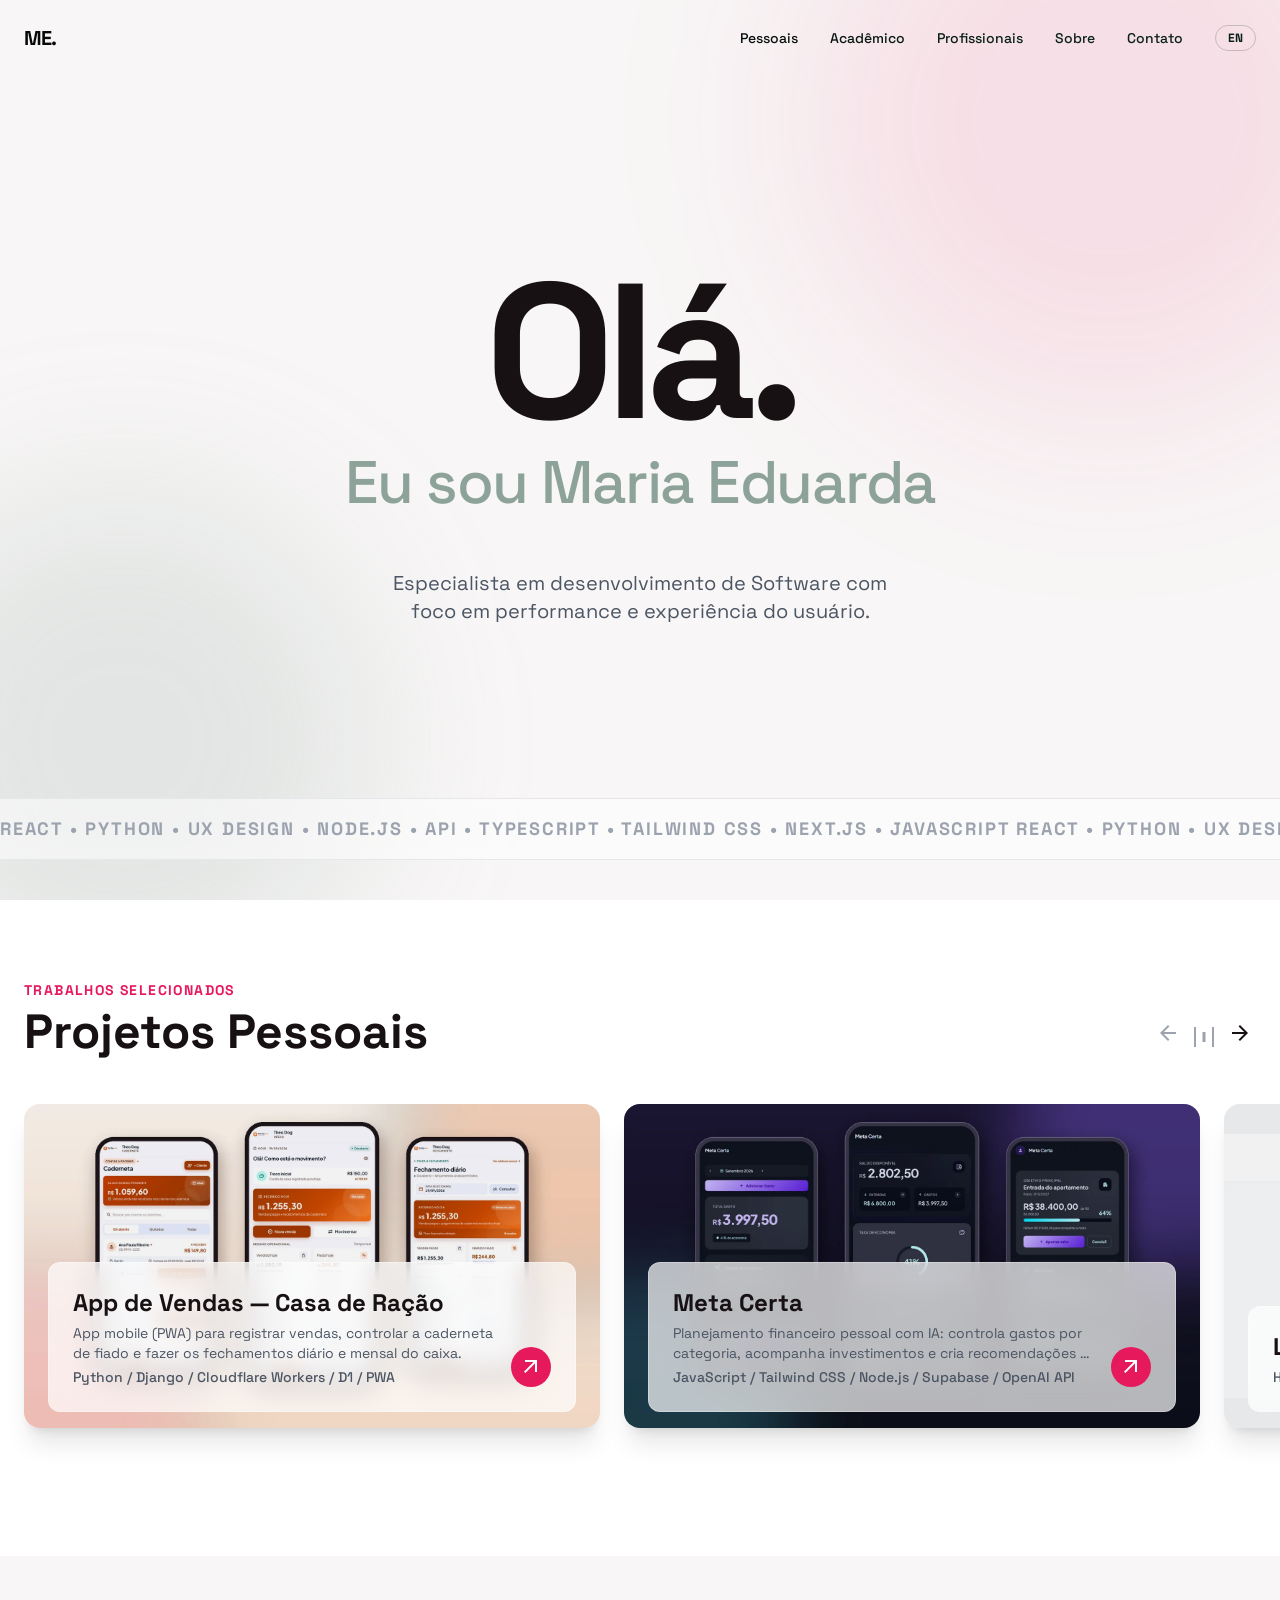
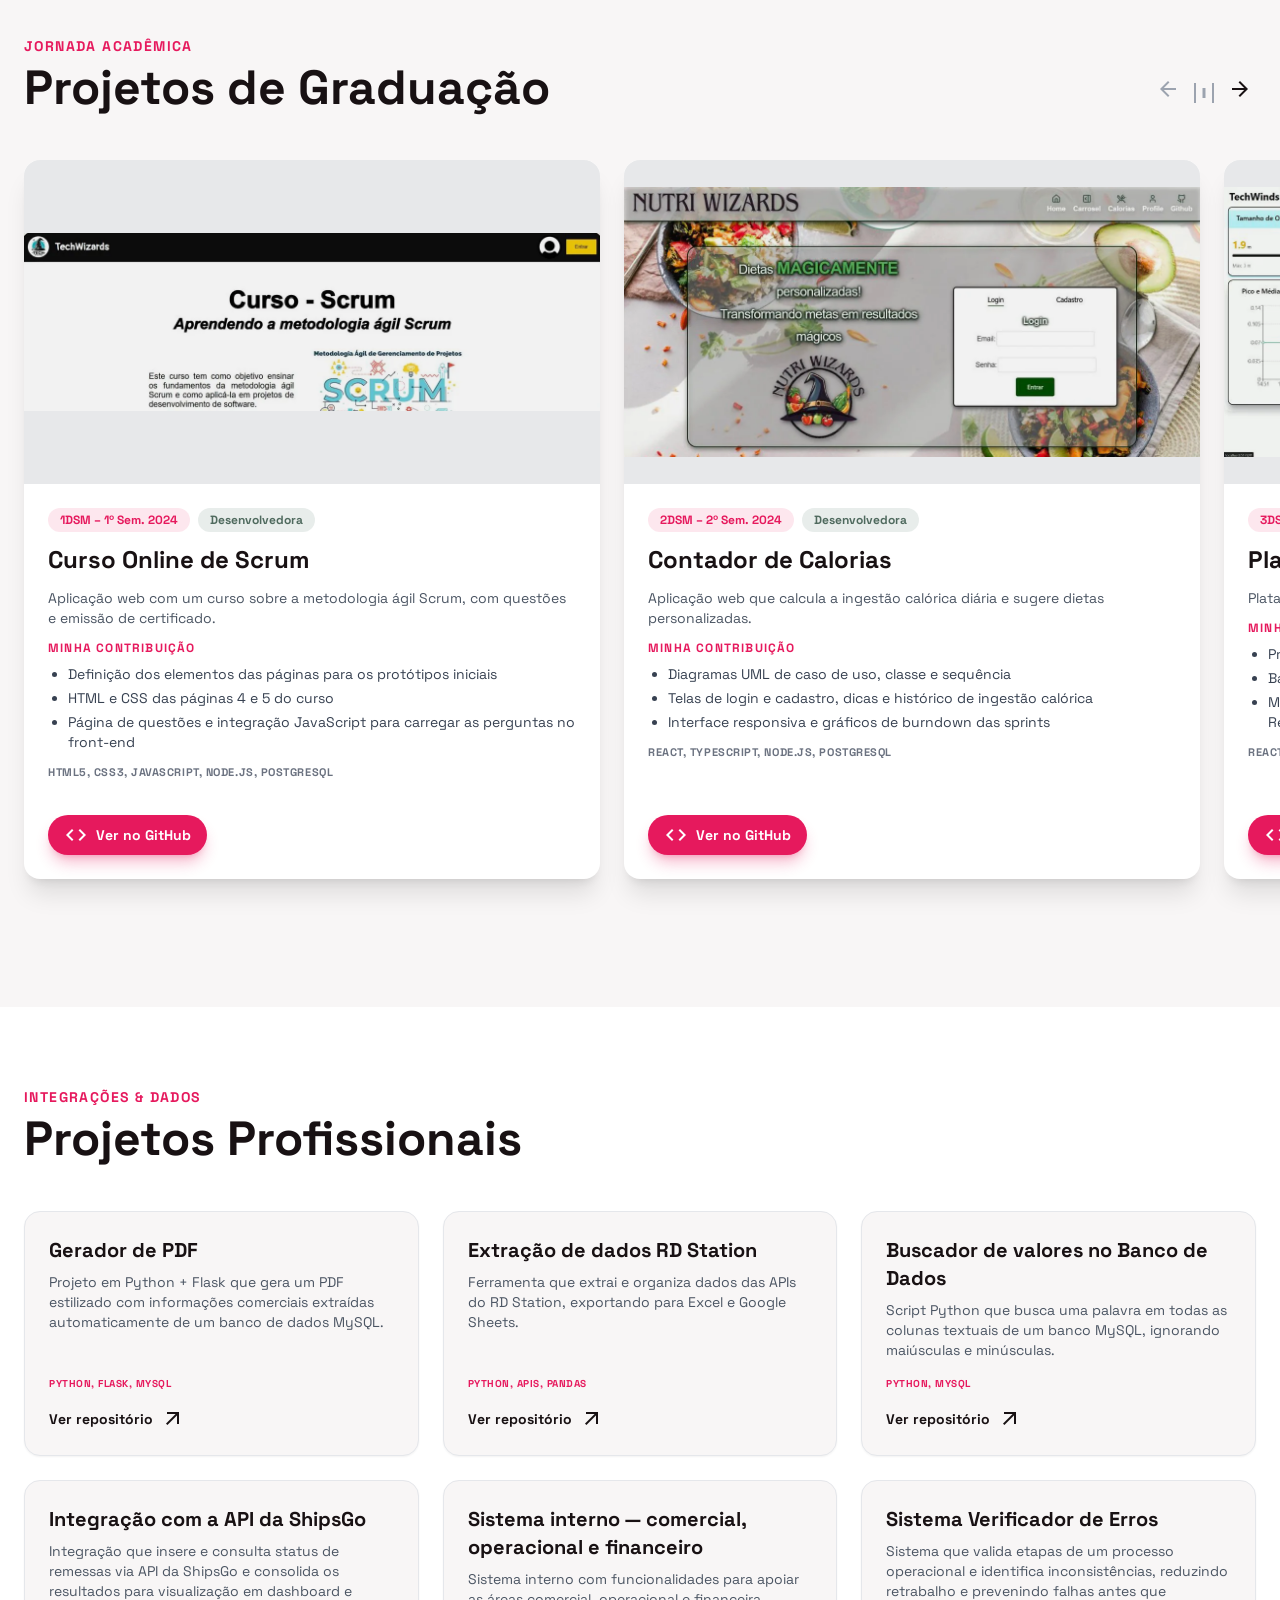
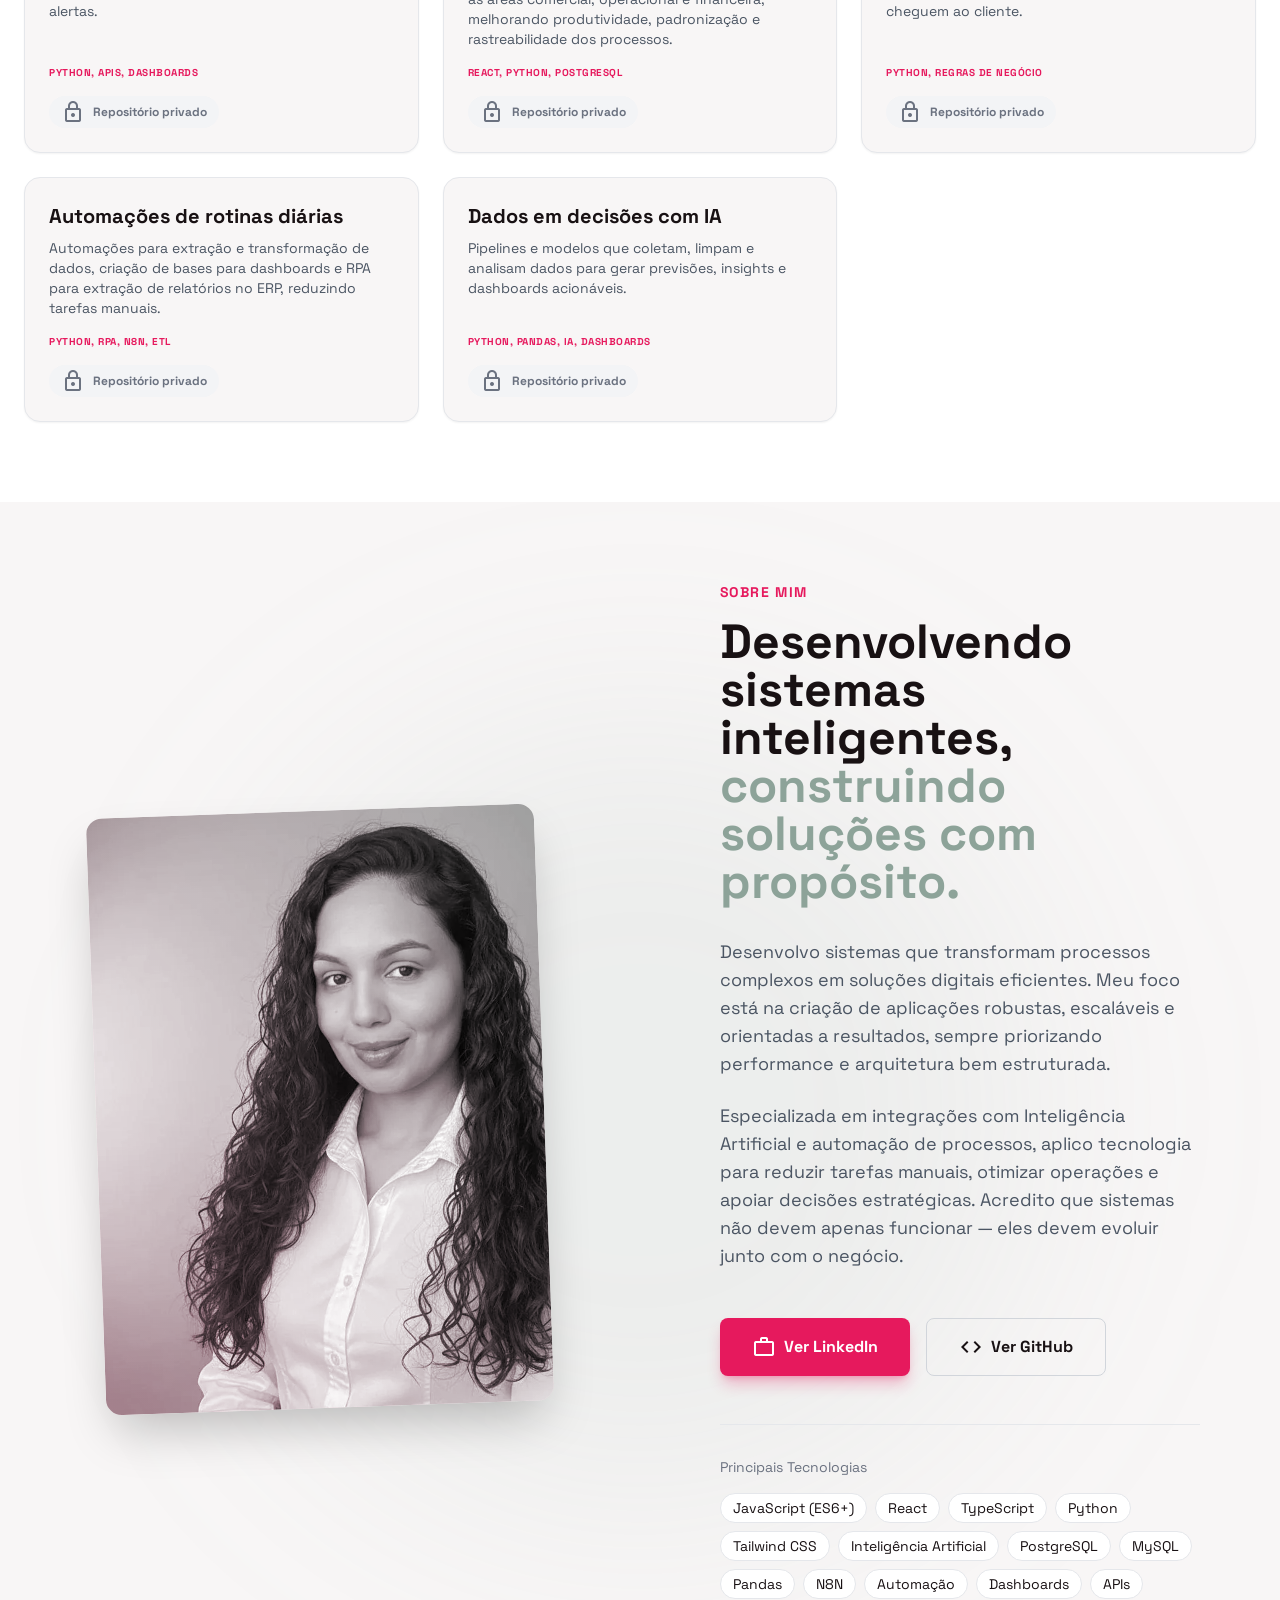
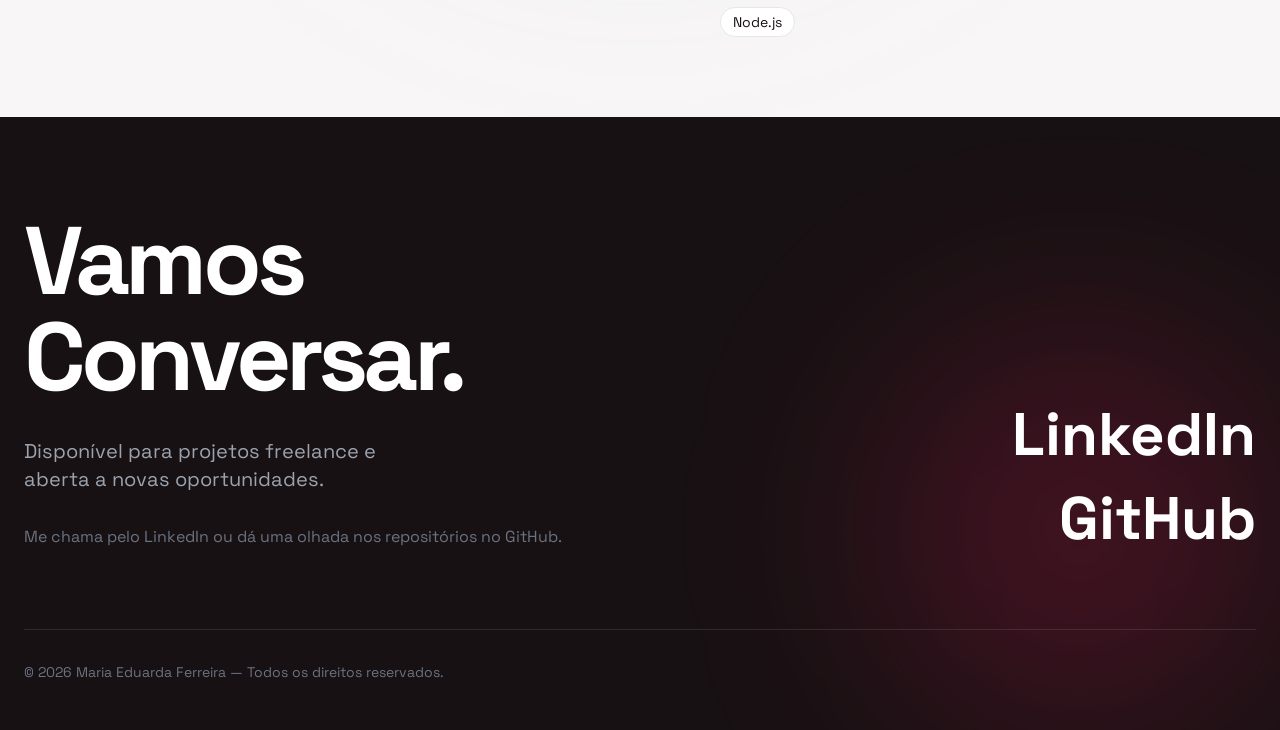
==== commit 1c6e9030: "Otimiza imagens para o portfólio carregar mais rápido - Converte as imagens para WebP (2,74 MB -> 0," ====
--- a/docs/index.html
+++ b/docs/index.html
@@ -9,9 +9,7 @@
     <meta name="description"
         content="Portfólio de Maria Eduarda Ferreira — desenvolvimento de sistemas, integrações com IA e automação de processos." />
     <link rel="stylesheet" href="css/style.css" />
-    <link rel="preload" as="image" href="imagens/perfil.jpeg">
-    <link rel="preload" as="image" href="imagens/crm.png">
-    <link rel="preload" as="image" href="imagens/speakmind.jpeg">
+    <link rel="preload" as="image" href="imagens/theo-dog-app.webp" fetchpriority="high">
 </head>
 
 <body
@@ -107,12 +105,12 @@
             class="flex overflow-x-auto no-scrollbar gap-6 px-6 pb-12 snap-x snap-mandatory scroll-smooth">
 
             <!-- App Theo Dog Rações — controle de vendas -->
-            <div onclick="openLightbox('imagens/theo-dog-app.png', 'App de Controle de Vendas — Theo Dog Rações')"
+            <div onclick="openLightbox('imagens/theo-dog-app.webp', 'App de Controle de Vendas — Theo Dog Rações')"
                 class="relative min-w-[85vw] md:min-w-[60vw] lg:min-w-[45vw] aspect-[4/3] md:aspect-[16/9] rounded-2xl overflow-hidden snap-center group shadow-xl cursor-pointer">
                 <div class="absolute inset-0 bg-gray-100 dark:bg-zinc-900">
-                    <img alt="Telas de Caderneta, Início e Fechamento diário do app de vendas"
+                    <img decoding="async" alt="Telas de Caderneta, Início e Fechamento diário do app de vendas"
                         class="w-full h-full object-contain transition-transform duration-700"
-                        src="imagens/theo-dog-app.png" loading="lazy" width="1920" height="1080" />
+                        src="imagens/theo-dog-app.webp" loading="eager" fetchpriority="high" width="1920" height="1080" />
                     <div class="absolute inset-0 bg-black/5 group-hover:bg-transparent transition-colors"></div>
                 </div>
                 <div
@@ -133,12 +131,12 @@
             </div>
 
             <!-- Meta Certa — planejamento financeiro com IA -->
-            <div onclick="openLightbox('imagens/meta-certa-app.png', 'Meta Certa — Planejamento Financeiro com IA')"
+            <div onclick="openLightbox('imagens/meta-certa-app.webp', 'Meta Certa — Planejamento Financeiro com IA')"
                 class="relative min-w-[85vw] md:min-w-[60vw] lg:min-w-[45vw] aspect-[4/3] md:aspect-[16/9] rounded-2xl overflow-hidden snap-center group shadow-xl cursor-pointer">
                 <div class="absolute inset-0 bg-gray-100 dark:bg-zinc-900">
-                    <img alt="Telas de Gastos, Início e Objetivo do app Meta Certa"
+                    <img decoding="async" alt="Telas de Gastos, Início e Objetivo do app Meta Certa"
                         class="w-full h-full object-contain transition-transform duration-700"
-                        src="imagens/meta-certa-app.png" loading="lazy" width="1920" height="1080" />
+                        src="imagens/meta-certa-app.webp" loading="eager" width="1920" height="1080" />
                     <div class="absolute inset-0 bg-black/5 group-hover:bg-transparent transition-colors"></div>
                 </div>
                 <div
@@ -159,11 +157,11 @@
             </div>
 
             <!-- Landing Page Promocional -->
-            <div onclick="openLightbox('imagens/lp-crm.png', 'Landing Page Promocional')"
+            <div onclick="openLightbox('imagens/lp-crm.webp', 'Landing Page Promocional')"
                 class="relative min-w-[85vw] md:min-w-[60vw] lg:min-w-[45vw] aspect-[4/3] md:aspect-[16/9] rounded-2xl overflow-hidden snap-center group shadow-xl cursor-pointer">
                 <div class="absolute inset-0 bg-gray-100 dark:bg-zinc-900">
-                    <img alt="Landing Page Promocional"
-                        class="w-full h-full object-contain transition-transform duration-700" src="imagens/lp-crm.png"
+                    <img decoding="async" alt="Landing Page Promocional"
+                        class="w-full h-full object-contain transition-transform duration-700" src="imagens/lp-crm.webp"
                         loading="lazy" width="800" height="450" />
                     <div class="absolute inset-0 bg-black/5 group-hover:bg-transparent transition-colors"></div>
                 </div>
@@ -182,12 +180,12 @@
             </div>
 
             <!-- Sistema CRM -->
-            <div onclick="openLightbox('imagens/crm.png', 'Sistema CRM')"
+            <div onclick="openLightbox('imagens/crm.webp', 'Sistema CRM')"
                 class="relative min-w-[85vw] md:min-w-[60vw] lg:min-w-[45vw] aspect-[4/3] md:aspect-[16/9] rounded-2xl overflow-hidden snap-center group shadow-xl cursor-pointer">
                 <div class="absolute inset-0 bg-gray-100 dark:bg-zinc-900">
-                    <img alt="Sistema CRM"
-                        class="w-full h-full object-contain transition-transform duration-700" src="imagens/crm.png"
-                        loading="eager" width="800" height="450" />
+                    <img decoding="async" alt="Sistema CRM"
+                        class="w-full h-full object-contain transition-transform duration-700" src="imagens/crm.webp"
+                        loading="lazy" width="800" height="450" />
                     <div class="absolute inset-0 bg-black/5 group-hover:bg-transparent transition-colors"></div>
                 </div>
                 <div
@@ -205,12 +203,12 @@
             </div>
 
             <!-- Landing Page Casa de Ração -->
-            <div onclick="openLightbox('imagens/lp-casa-racao.png', 'Landing Page Casa de Ração')"
+            <div onclick="openLightbox('imagens/lp-casa-racao.webp', 'Landing Page Casa de Ração')"
                 class="relative min-w-[85vw] md:min-w-[60vw] lg:min-w-[45vw] aspect-[4/3] md:aspect-[16/9] rounded-2xl overflow-hidden snap-center group shadow-xl cursor-pointer">
                 <div class="absolute inset-0 bg-gray-100 dark:bg-zinc-900">
-                    <img alt="Landing Page Casa de Ração"
+                    <img decoding="async" alt="Landing Page Casa de Ração"
                         class="w-full h-full object-contain transition-transform duration-700"
-                        src="imagens/lp-casa-racao.png" loading="lazy" width="800" height="450" />
+                        src="imagens/lp-casa-racao.webp" loading="lazy" width="800" height="450" />
                     <div class="absolute inset-0 bg-black/5 group-hover:bg-transparent transition-colors"></div>
                 </div>
                 <div
@@ -229,12 +227,12 @@
             </div>
 
             <!-- SpeakMind -->
-            <div onclick="openLightbox('imagens/speakmind.jpeg', 'SpeakMind - Chat de Inglês')"
+            <div onclick="openLightbox('imagens/speakmind.webp', 'SpeakMind - Chat de Inglês')"
                 class="relative min-w-[85vw] md:min-w-[60vw] lg:min-w-[45vw] aspect-[4/3] md:aspect-[16/9] rounded-2xl overflow-hidden snap-center group shadow-xl cursor-pointer">
                 <div class="absolute inset-0 bg-gray-100 dark:bg-zinc-900">
-                    <img alt="SpeakMind - Chat de Inglês"
+                    <img decoding="async" alt="SpeakMind - Chat de Inglês"
                         class="w-full h-full object-contain transition-transform duration-700"
-                        src="imagens/speakmind.jpeg" loading="eager" width="800" height="450" />
+                        src="imagens/speakmind.webp" loading="lazy" width="800" height="450" />
                     <div class="absolute inset-0 bg-black/5 group-hover:bg-transparent transition-colors"></div>
                 </div>
                 <div
@@ -253,12 +251,12 @@
             </div>
 
             <!-- Gestão Financeira Pessoal -->
-            <div onclick="openLightbox('imagens/planejador-financeiro.png', 'Gestão Financeira Pessoal')"
+            <div onclick="openLightbox('imagens/planejador-financeiro.webp', 'Gestão Financeira Pessoal')"
                 class="relative min-w-[85vw] md:min-w-[60vw] lg:min-w-[45vw] aspect-[4/3] md:aspect-[16/9] rounded-2xl overflow-hidden snap-center group shadow-xl cursor-pointer">
                 <div class="absolute inset-0 bg-gray-100 dark:bg-zinc-900">
-                    <img alt="Gestão Financeira Pessoal"
+                    <img decoding="async" alt="Gestão Financeira Pessoal"
                         class="w-full h-full object-contain transition-transform duration-700"
-                        src="imagens/planejador-financeiro.png" loading="lazy" width="800" height="450" />
+                        src="imagens/planejador-financeiro.webp" loading="lazy" width="800" height="450" />
                     <div class="absolute inset-0 bg-black/5 group-hover:bg-transparent transition-colors"></div>
                 </div>
                 <div
@@ -307,10 +305,10 @@
             <!-- 1º Semestre -->
             <article
                 class="snap-center shrink-0 w-[85vw] md:w-[60vw] lg:w-[45vw] rounded-2xl overflow-hidden bg-white dark:bg-zinc-900 shadow-xl flex flex-col">
-                <button type="button" onclick="openLightbox('imagens/1sem.jpeg', 'Curso Online de Scrum — 1DSM – 1º Sem. 2024')"
+                <button type="button" onclick="openLightbox('imagens/1sem.webp', 'Curso Online de Scrum — 1DSM – 1º Sem. 2024')"
                     class="relative block w-full aspect-[16/9] bg-gray-100 dark:bg-zinc-800 group cursor-pointer"
                     aria-label="Ampliar imagem do projeto Curso Online de Scrum">
-                    <img alt="Curso Online de Scrum" class="w-full h-full object-contain" src="imagens/1sem.jpeg" loading="lazy" />
+                    <img decoding="async" alt="Curso Online de Scrum" class="w-full h-full object-contain" src="imagens/1sem.webp" loading="lazy" />
                     <span class="absolute inset-0 bg-black/5 group-hover:bg-transparent transition-colors"></span>
                 </button>
                 <div class="p-6 flex flex-col gap-3 flex-1">
@@ -340,10 +338,10 @@
             <!-- 2º Semestre -->
             <article
                 class="snap-center shrink-0 w-[85vw] md:w-[60vw] lg:w-[45vw] rounded-2xl overflow-hidden bg-white dark:bg-zinc-900 shadow-xl flex flex-col">
-                <button type="button" onclick="openLightbox('imagens/2sem.jpeg', 'Contador de Calorias — 2DSM – 2º Sem. 2024')"
+                <button type="button" onclick="openLightbox('imagens/2sem.webp', 'Contador de Calorias — 2DSM – 2º Sem. 2024')"
                     class="relative block w-full aspect-[16/9] bg-gray-100 dark:bg-zinc-800 group cursor-pointer"
                     aria-label="Ampliar imagem do projeto Contador de Calorias">
-                    <img alt="Contador de Calorias" class="w-full h-full object-contain" src="imagens/2sem.jpeg" loading="lazy" />
+                    <img decoding="async" alt="Contador de Calorias" class="w-full h-full object-contain" src="imagens/2sem.webp" loading="lazy" />
                     <span class="absolute inset-0 bg-black/5 group-hover:bg-transparent transition-colors"></span>
                 </button>
                 <div class="p-6 flex flex-col gap-3 flex-1">
@@ -373,10 +371,10 @@
             <!-- 3º Semestre -->
             <article
                 class="snap-center shrink-0 w-[85vw] md:w-[60vw] lg:w-[45vw] rounded-2xl overflow-hidden bg-white dark:bg-zinc-900 shadow-xl flex flex-col">
-                <button type="button" onclick="openLightbox('imagens/3sem.jpeg', 'Plataforma de Dados Meteorológicos — 3DSM – 1º Sem. 2025')"
+                <button type="button" onclick="openLightbox('imagens/3sem.webp', 'Plataforma de Dados Meteorológicos — 3DSM – 1º Sem. 2025')"
                     class="relative block w-full aspect-[16/9] bg-gray-100 dark:bg-zinc-800 group cursor-pointer"
                     aria-label="Ampliar imagem do projeto Plataforma de Dados Meteorológicos">
-                    <img alt="Plataforma de Dados Meteorológicos" class="w-full h-full object-contain" src="imagens/3sem.jpeg" loading="lazy" />
+                    <img decoding="async" alt="Plataforma de Dados Meteorológicos" class="w-full h-full object-contain" src="imagens/3sem.webp" loading="lazy" />
                     <span class="absolute inset-0 bg-black/5 group-hover:bg-transparent transition-colors"></span>
                 </button>
                 <div class="p-6 flex flex-col gap-3 flex-1">
@@ -406,10 +404,10 @@
             <!-- 4º Semestre -->
             <article
                 class="snap-center shrink-0 w-[85vw] md:w-[60vw] lg:w-[45vw] rounded-2xl overflow-hidden bg-white dark:bg-zinc-900 shadow-xl flex flex-col">
-                <button type="button" onclick="openLightbox('imagens/4sem.jpeg', 'Captura Remota para Microscópios — 4DSM – 2º Sem. 2025')"
+                <button type="button" onclick="openLightbox('imagens/4sem.webp', 'Captura Remota para Microscópios — 4DSM – 2º Sem. 2025')"
                     class="relative block w-full aspect-[16/9] bg-gray-100 dark:bg-zinc-800 group cursor-pointer"
                     aria-label="Ampliar imagem do projeto Captura Remota para Microscópios">
-                    <img alt="Captura Remota para Microscópios" class="w-full h-full object-contain" src="imagens/4sem.jpeg" loading="lazy" />
+                    <img decoding="async" alt="Captura Remota para Microscópios" class="w-full h-full object-contain" src="imagens/4sem.webp" loading="lazy" />
                     <span class="absolute inset-0 bg-black/5 group-hover:bg-transparent transition-colors"></span>
                 </button>
                 <div class="p-6 flex flex-col gap-3 flex-1">
@@ -439,10 +437,10 @@
             <!-- 5º Semestre -->
             <article
                 class="snap-center shrink-0 w-[85vw] md:w-[60vw] lg:w-[45vw] rounded-2xl overflow-hidden bg-white dark:bg-zinc-900 shadow-xl flex flex-col">
-                <button type="button" onclick="openLightbox('imagens/5sem.png', 'WizardVision — 5DSM – 1º Sem. 2026')"
+                <button type="button" onclick="openLightbox('imagens/5sem.webp', 'WizardVision — 5DSM – 1º Sem. 2026')"
                     class="relative block w-full aspect-[16/9] bg-gray-100 dark:bg-zinc-800 group cursor-pointer"
                     aria-label="Ampliar imagem do projeto WizardVision">
-                    <img alt="WizardVision" class="w-full h-full object-contain" src="imagens/5sem.png" loading="lazy" />
+                    <img decoding="async" alt="WizardVision" class="w-full h-full object-contain" src="imagens/5sem.webp" loading="lazy" />
                     <span class="absolute inset-0 bg-black/5 group-hover:bg-transparent transition-colors"></span>
                 </button>
                 <div class="p-6 flex flex-col gap-3 flex-1">
@@ -645,9 +643,9 @@
                 class="relative w-full max-w-md aspect-[3/4] rounded-2xl overflow-hidden shadow-2xl rotate-[-2deg] hover:rotate-0 transition-transform duration-700">
                 <div class="absolute inset-0 bg-gradient-to-tr from-primary/20 to-transparent mix-blend-overlay z-10">
                 </div>
-                <img alt="Foto de perfil de Maria Eduarda"
+                <img decoding="async" alt="Foto de perfil de Maria Eduarda"
                     class="w-full h-full object-cover grayscale hover:grayscale-0 transition-all duration-700"
-                    src="imagens/perfil.jpeg" loading="lazy" />
+                    src="imagens/perfil.webp" loading="lazy" />
             </div>
         </div>
         <!-- Right: Content -->
@@ -766,7 +764,7 @@
     <!-- Lightbox Modal -->
     <div id="lightbox" onclick="closeLightbox()">
         <span class="close-lightbox" onclick="closeLightbox()">&times;</span>
-        <img id="lightbox-img" src="" alt="">
+        <img decoding="async" id="lightbox-img" src="" alt="">
     </div>
 
     <script>
